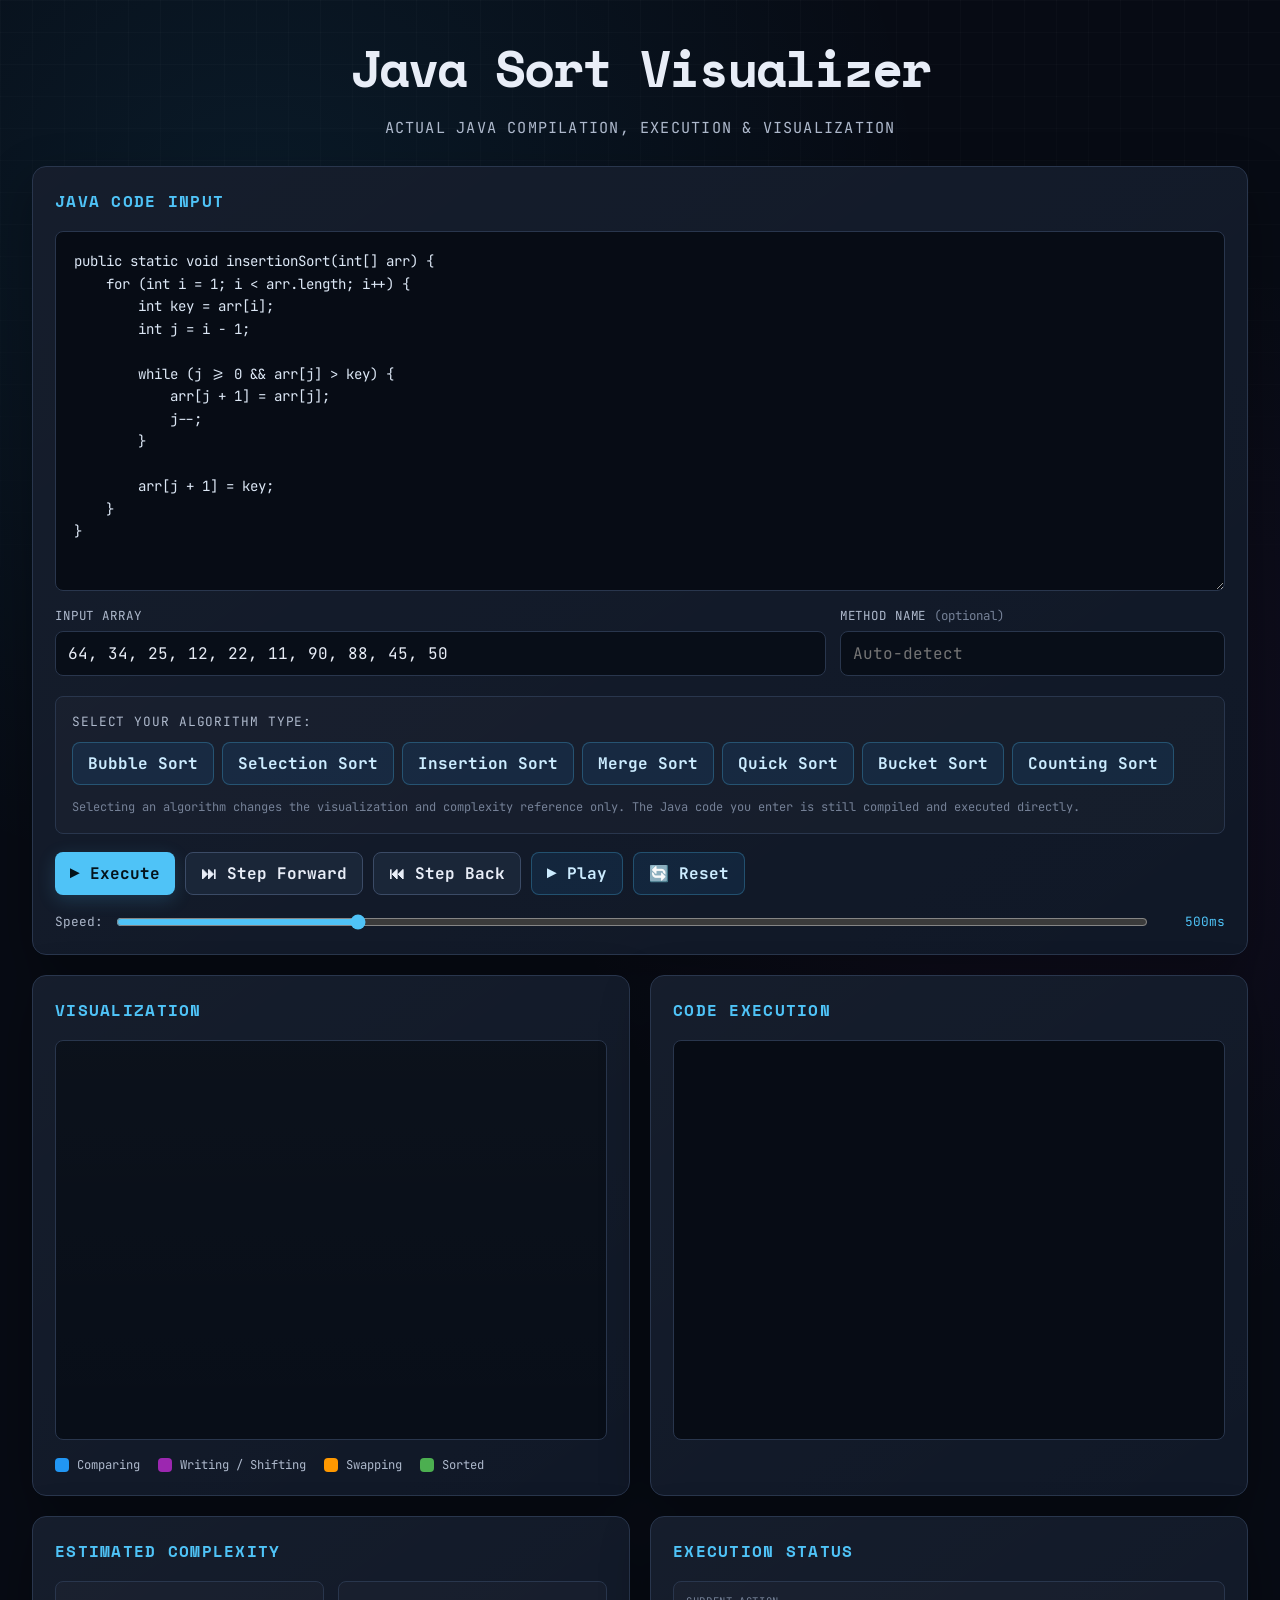
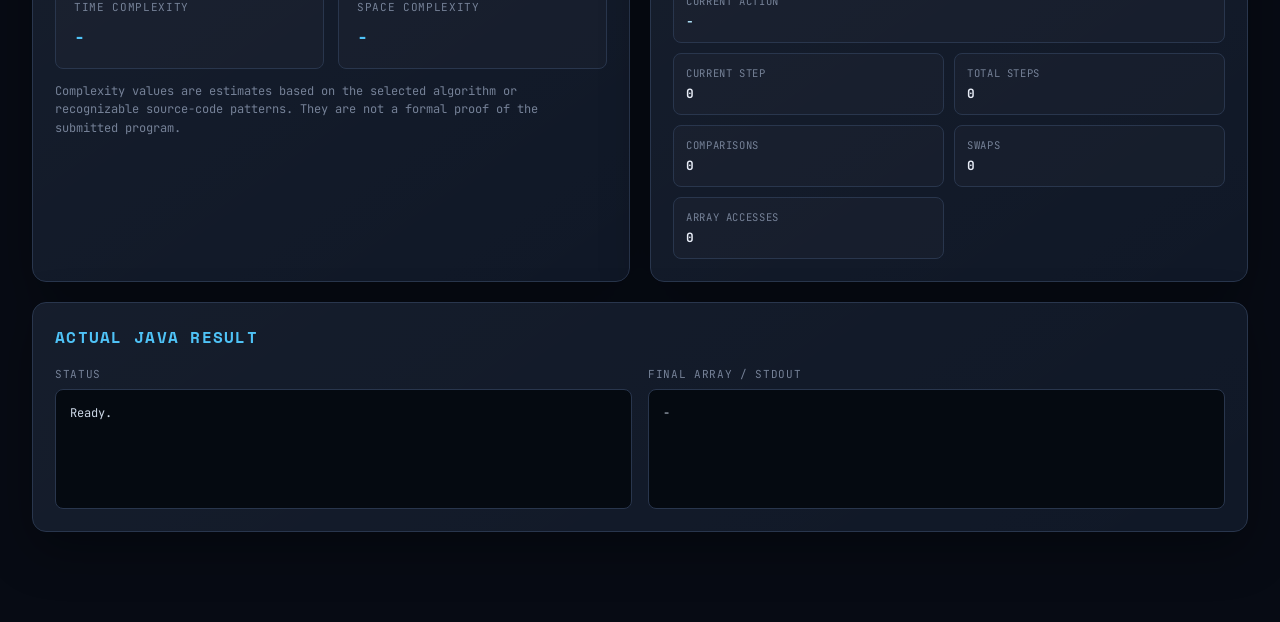
==== static/index.html @ 43e1ef1d "Complete sorting visualizer UI and algorithm support" ====
<!DOCTYPE html>
<html lang="en">
<head>
    <meta charset="UTF-8">
    <meta name="viewport" content="width=device-width, initial-scale=1.0">

    <title>Java Sorting Visualizer</title>

    <link
        href="https://fonts.googleapis.com/css2?family=JetBrains+Mono:wght@400;600;700&family=Space+Mono:wght@400;700&display=swap"
        rel="stylesheet"
    >

    <link rel="stylesheet" href="style.css">
</head>

<body>
    <div class="grid-bg"></div>

    <div class="container">
        <header>
            <h1>Java Sort Visualizer</h1>

            <p class="subtitle">
                Actual Java Compilation, Execution & Visualization
            </p>
        </header>


        <div class="layout">
            <div class="panel code-editor">
                <h2 class="panel-title">
                    Java Code Input
                </h2>

                <textarea
                    id="javaCode"
                    placeholder="Paste your Java sorting code here (full class or a single sorting method)..."
                ></textarea>

                <div class="runner-options">
                    <div class="runner-option">
                        <label for="inputArray">
                            Input array
                        </label>

                        <input
                            id="inputArray"
                            type="text"
                            value="64, 34, 25, 12, 22, 11, 90, 88, 45, 50"
                            placeholder="e.g. 5, 1, 4, 2, 8"
                        >
                    </div>

                    <div class="runner-option">
                        <label for="methodName">
                            Method name
                            <span class="muted">
                                (optional)
                            </span>
                        </label>

                        <input
                            id="methodName"
                            type="text"
                            placeholder="Auto-detect"
                        >
                    </div>
                </div>


                <div class="algorithm-selector">
                    <label class="algorithm-selector-label">
                        Select Your Algorithm Type:
                    </label>

                    <div class="examples">
                        <button
                            class="btn-info example-btn"
                            onclick="selectAlgorithm('bubble')"
                        >
                            Bubble Sort
                        </button>

                        <button
                            class="btn-info example-btn"
                            onclick="selectAlgorithm('selection')"
                        >
                            Selection Sort
                        </button>

                        <button
                            class="btn-info example-btn"
                            onclick="selectAlgorithm('insertion')"
                        >
                            Insertion Sort
                        </button>

                        <button
                            class="btn-info example-btn"
                            onclick="selectAlgorithm('merge')"
                        >
                            Merge Sort
                        </button>

                        <button
                            class="btn-info example-btn"
                            onclick="selectAlgorithm('quick')"
                        >
                            Quick Sort
                        </button>

                        <button
                            class="btn-info example-btn"
                            onclick="selectAlgorithm('bucket')"
                        >
                            Bucket Sort
                        </button>

                        <button
                            class="btn-info example-btn"
                            onclick="selectAlgorithm('counting')"
                        >
                            Counting Sort
                        </button>
                    </div>

                    <p class="algorithm-mode-note">
                        Selecting an algorithm changes the visualization
                        and complexity reference only. The Java code you
                        enter is still compiled and executed directly.
                    </p>
                </div>


                <div class="controls">
                    <button
                        class="btn-primary"
                        onclick="executeCode()"
                    >
                        ▶ Execute
                    </button>

                    <button
                        class="btn-secondary"
                        onclick="stepForward()"
                    >
                        ⏭ Step Forward
                    </button>

                    <button
                        class="btn-secondary"
                        onclick="stepBackward()"
                    >
                        ⏮ Step Back
                    </button>

                    <button
                        class="btn-info"
                        onclick="pauseResume()"
                    >
                        ⏸ Pause
                    </button>

                    <button
                        class="btn-info"
                        onclick="resetVisualization()"
                    >
                        🔄 Reset
                    </button>
                </div>


                <div class="speed-control">
                    <label>
                        Speed:
                    </label>

                    <input
                        type="range"
                        id="speedSlider"
                        min="50"
                        max="2000"
                        value="500"
                        step="50"
                    >

                    <span id="speedValue">
                        500ms
                    </span>
                </div>
            </div>
        </div>


        <div class="layout">
            <div class="panel">
                <h2 class="panel-title">
                    Visualization
                </h2>

                <div
                    class="visualization-area"
                    id="visualizationArea"
                ></div>


                <div class="legend">
                    <div class="legend-item">
                        <div
                            class="legend-color"
                            style="background: var(--compare);"
                        ></div>

                        <span>
                            Comparing
                        </span>
                    </div>

                    <div class="legend-item">
                        <div
                            class="legend-color"
                            style="background: var(--write);"
                        ></div>

                        <span>
                            Writing / Shifting
                        </span>
                    </div>

                    <div class="legend-item">
                        <div
                            class="legend-color"
                            style="background: var(--swap);"
                        ></div>

                        <span>
                            Swapping
                        </span>
                    </div>

                    <div class="legend-item">
                        <div
                            class="legend-color"
                            style="background: var(--sorted);"
                        ></div>

                        <span>
                            Sorted
                        </span>
                    </div>
                </div>
            </div>


            <div class="panel">
                <h2 class="panel-title">
                    Code Execution
                </h2>

                <div
                    class="code-display"
                    id="codeDisplay"
                ></div>
            </div>
        </div>


        <div class="layout">
            <div class="panel">
                <h2 class="panel-title">
                    Estimated Complexity
                </h2>

                <div class="complexity-panel">
                    <div class="complexity-item">
                        <div class="complexity-label">
                            Time Complexity
                        </div>

                        <div
                            class="complexity-value"
                            id="timeComplexity"
                        >
                            -
                        </div>
                    </div>

                    <div class="complexity-item">
                        <div class="complexity-label">
                            Space Complexity
                        </div>

                        <div
                            class="complexity-value"
                            id="spaceComplexity"
                        >
                            -
                        </div>
                    </div>
                </div>

                <p class="complexity-note">
                    Complexity values are estimates based on the selected
                    algorithm or recognizable source-code patterns.
                    They are not a formal proof of the submitted program.
                </p>
            </div>


            <div class="panel">
                <h2 class="panel-title">
                    Execution Status
                </h2>

                <div class="status-panel">
                    <div class="status-item">
                        <span class="status-label">
                            Current Action
                        </span>

                        <span
                            class="status-value"
                            id="currentAction"
                        >
                            -
                        </span>
                    </div>

                    <div class="status-item">
                        <span class="status-label">
                            Current Step
                        </span>

                        <span
                            class="status-value"
                            id="currentStep"
                        >
                            0
                        </span>
                    </div>

                    <div class="status-item">
                        <span class="status-label">
                            Total Steps
                        </span>

                        <span
                            class="status-value"
                            id="totalSteps"
                        >
                            0
                        </span>
                    </div>

                    <div class="status-item">
                        <span class="status-label">
                            Comparisons
                        </span>

                        <span
                            class="status-value"
                            id="comparisons"
                        >
                            0
                        </span>
                    </div>

                    <div class="status-item">
                        <span class="status-label">
                            Swaps
                        </span>

                        <span
                            class="status-value"
                            id="swaps"
                        >
                            0
                        </span>
                    </div>

                    <div class="status-item">
                        <span class="status-label">
                            Array Accesses
                        </span>

                        <span
                            class="status-value"
                            id="arrayAccesses"
                        >
                            0
                        </span>
                    </div>
                </div>
            </div>
        </div>


        <div class="layout">
            <div class="panel code-editor">
                <h2 class="panel-title">
                    Actual Java Result
                </h2>

                <div class="execution-result-grid">
                    <div>
                        <div class="complexity-label">
                            Status
                        </div>

                        <pre
                            id="executionMessage"
                            class="console-output"
                        >Ready.</pre>
                    </div>

                    <div>
                        <div class="complexity-label">
                            Final array / stdout
                        </div>

                        <pre
                            id="programOutput"
                            class="console-output"
                        >-</pre>
                    </div>
                </div>
            </div>
        </div>
    </div>


    <script src="main.js"></script>
</body>
</html>
---- static/style.css ----
:root {
    --bg: #070b14;
    --bg-soft: #0c1220;
    --panel: #101827;
    --panel-soft: #151f31;
    --panel-hover: #19263a;

    --border: #29364d;
    --border-bright: #3b4b66;

    --text: #e8edf7;
    --text-soft: #aeb9cc;
    --muted: #758197;

    --accent: #4fc3f7;
    --accent-strong: #29b6f6;

    --compare: #2196f3;
    --write: #9c27b0;
    --swap: #ff9800;
    --sorted: #4caf50;

    --danger: #ef5350;
    --success: #66bb6a;
    --warning: #ffca28;

    --mono:
        "JetBrains Mono",
        "Courier New",
        monospace;

    --display:
        "Space Mono",
        monospace;

    --radius: 14px;
    --radius-small: 8px;

    --shadow:
        0 18px 50px
        rgba(0, 0, 0, 0.32);
}


/* =========================================================
   BASE
   ========================================================= */

* {
    box-sizing: border-box;
}

html {
    scroll-behavior: smooth;
}

body {
    margin: 0;
    min-height: 100vh;

    color: var(--text);

    background:
        radial-gradient(
            circle at 20% 10%,
            rgba(41, 182, 246, 0.09),
            transparent 30%
        ),
        radial-gradient(
            circle at 85% 35%,
            rgba(156, 39, 176, 0.07),
            transparent 30%
        ),
        var(--bg);

    font-family: var(--mono);
}

button,
input,
textarea {
    font: inherit;
}

button {
    cursor: pointer;
}

.grid-bg {
    position: fixed;
    inset: 0;

    pointer-events: none;

    background-image:
        linear-gradient(
            rgba(255, 255, 255, 0.018) 1px,
            transparent 1px
        ),
        linear-gradient(
            90deg,
            rgba(255, 255, 255, 0.018) 1px,
            transparent 1px
        );

    background-size: 32px 32px;

    mask-image:
        linear-gradient(
            to bottom,
            black,
            transparent 90%
        );

    z-index: -1;
}

.container {
    width: min(1500px, 95%);
    margin: 0 auto;
    padding: 30px 0 70px;
}


/* =========================================================
   HEADER
   ========================================================= */

header {
    margin-bottom: 28px;
    text-align: center;
}

header h1 {
    margin: 0;

    font-family: var(--display);
    font-size: clamp(
        2rem,
        4vw,
        3.4rem
    );

    letter-spacing: -0.04em;

    color: var(--text);
}

.subtitle {
    margin: 12px 0 0;

    color: var(--text-soft);

    font-size: 0.95rem;
    letter-spacing: 0.08em;
    text-transform: uppercase;
}


/* =========================================================
   LAYOUT / PANELS
   ========================================================= */

.layout {
    display: grid;
    grid-template-columns:
        repeat(
            2,
            minmax(0, 1fr)
        );

    gap: 20px;

    margin-bottom: 20px;
}

.layout:first-of-type,
.layout:last-of-type {
    grid-template-columns: 1fr;
}

.panel {
    position: relative;

    padding: 22px;

    overflow: hidden;

    background:
        linear-gradient(
            145deg,
            rgba(255, 255, 255, 0.025),
            transparent
        ),
        var(--panel);

    border: 1px solid var(--border);
    border-radius: var(--radius);

    box-shadow: var(--shadow);
}

.panel-title {
    margin:
        0
        0
        18px;

    font-family: var(--display);
    font-size: 1rem;

    letter-spacing: 0.08em;
    text-transform: uppercase;

    color: var(--accent);
}


/* =========================================================
   EDITOR / INPUTS
   ========================================================= */

.code-editor textarea {
    display: block;

    width: 100%;
    min-height: 360px;

    padding: 18px;

    resize: vertical;

    border:
        1px
        solid
        var(--border);

    border-radius:
        var(--radius-small);

    outline: none;

    color: #dce7f5;
    background: #070c15;

    font-family: var(--mono);
    font-size: 0.88rem;
    line-height: 1.6;

    tab-size: 4;

    transition:
        border-color 0.15s ease,
        box-shadow 0.15s ease;
}

.code-editor textarea:focus,
.runner-option input:focus {
    border-color: var(--accent);

    box-shadow:
        0 0 0 3px
        rgba(79, 195, 247, 0.1);
}

.runner-options {
    display: grid;

    grid-template-columns:
        minmax(0, 2fr)
        minmax(180px, 1fr);

    gap: 14px;

    margin-top: 16px;
}

.runner-option {
    display: flex;
    flex-direction: column;

    gap: 7px;
}

.runner-option label {
    color: var(--text-soft);

    font-size: 0.78rem;
    text-transform: uppercase;
    letter-spacing: 0.07em;
}

.runner-option input {
    width: 100%;

    padding: 11px 12px;

    border:
        1px
        solid
        var(--border);

    border-radius:
        var(--radius-small);

    outline: none;

    color: var(--text);
    background: #080e18;
}

.muted {
    color: var(--muted);
    text-transform: none;
    letter-spacing: normal;
}


/* =========================================================
   ALGORITHM SELECTOR
   ========================================================= */

.algorithm-selector {
    margin-top: 20px;

    padding: 16px;

    background:
        rgba(255, 255, 255, 0.018);

    border:
        1px
        solid
        var(--border);

    border-radius:
        var(--radius-small);
}

.algorithm-selector-label {
    display: block;

    margin-bottom: 12px;

    color: var(--text-soft);

    font-size: 0.8rem;
    text-transform: uppercase;
    letter-spacing: 0.07em;
}

.examples {
    display: flex;
    flex-wrap: wrap;

    gap: 8px;
}

.algorithm-mode-note,
.complexity-note {
    margin:
        13px
        0
        0;

    color: var(--muted);

    font-size: 0.75rem;
    line-height: 1.55;
}


/* =========================================================
   BUTTONS
   ========================================================= */

.controls {
    display: flex;
    flex-wrap: wrap;

    gap: 10px;

    margin-top: 18px;
}

button {
    border: 0;

    border-radius:
        var(--radius-small);

    padding:
        10px
        15px;

    font-weight: 700;

    transition:
        transform 0.15s ease,
        box-shadow 0.15s ease,
        background-color 0.15s ease,
        border-color 0.15s ease;
}

button:hover:not(:disabled) {
    transform:
        translateY(-1px);
}

button:active:not(:disabled) {
    transform:
        translateY(0);
}

button:disabled {
    cursor: not-allowed;
    opacity: 0.5;
}

.btn-primary {
    color: #04131a;
    background: var(--accent);

    box-shadow:
        0 5px 18px
        rgba(79, 195, 247, 0.18);
}

.btn-primary:hover:not(:disabled) {
    background: #81d4fa;
}

.btn-secondary {
    color: var(--text);

    background: #1a2638;

    border:
        1px
        solid
        var(--border-bright);
}

.btn-secondary:hover:not(:disabled) {
    background: #22324a;
}

.btn-info {
    color: #ccecff;

    background:
        rgba(33, 150, 243, 0.10);

    border:
        1px
        solid
        rgba(79, 195, 247, 0.27);
}

.btn-info:hover:not(:disabled),
.example-btn.active {
    color: #ffffff;

    background:
        rgba(33, 150, 243, 0.23);

    border-color:
        var(--accent);
}

.example-btn.active {
    box-shadow:
        0 0 0 2px
        rgba(79, 195, 247, 0.09);
}


/* =========================================================
   SPEED
   ========================================================= */

.speed-control {
    display: flex;
    align-items: center;

    gap: 11px;

    margin-top: 17px;

    color: var(--text-soft);

    font-size: 0.8rem;
}

.speed-control input[type="range"] {
    flex: 1;

    accent-color: var(--accent);
}

#speedValue {
    min-width: 64px;

    color: var(--accent);

    text-align: right;
}


/* =========================================================
   VISUALIZATION
   ========================================================= */

.visualization-area {
    min-height: 400px;

    padding: 16px;

    overflow-x: auto;

    background:
        linear-gradient(
            180deg,
            rgba(255, 255, 255, 0.016),
            transparent
        ),
        #080e18;

    border:
        1px
        solid
        var(--border);

    border-radius:
        var(--radius-small);
}

.bars-stage {
    min-width: 100%;
    min-height: 330px;

    display: flex;
    align-items: flex-end;
    justify-content: center;

    gap: 4px;

    padding:
        20px
        10px
        30px;
}

.compact-bars {
    min-height: 260px;

    margin-top: 12px;

    border-top:
        1px
        solid
        var(--border);
}

.bar {
    position: relative;

    min-width: 8px;

    display: flex;
    justify-content: center;
    align-items: flex-start;

    padding-top: 6px;

    color: #dce7f4;

    background:
        linear-gradient(
            180deg,
            #455a75,
            #26364d
        );

    border:
        1px
        solid
        #536886;

    border-radius:
        5px
        5px
        2px
        2px;

    transition:
        height 0.25s ease,
        transform 0.18s ease,
        background 0.18s ease,
        box-shadow 0.18s ease,
        border-color 0.18s ease;
}

.bar-value-label {
    position: absolute;

    top: -24px;

    color: var(--text-soft);

    font-size: 0.68rem;
    font-weight: 700;

    white-space: nowrap;
}

.bar.comparing {
    background: var(--compare);

    border-color: #90caf9;

    box-shadow:
        0 0 18px
        rgba(33, 150, 243, 0.6);

    transform:
        translateY(-4px);
}

.bar.writing {
    background: var(--write);

    border-color: #ce93d8;

    box-shadow:
        0 0 18px
        rgba(156, 39, 176, 0.58);

    transform:
        translateY(-4px)
        scaleX(1.04);
}

.bar.swapping {
    background: var(--swap);

    border-color: #ffcc80;

    box-shadow:
        0 0 20px
        rgba(255, 152, 0, 0.62);

    transform:
        translateY(-5px)
        scale(1.04);
}

.bar.sorted {
    background: var(--sorted);

    border-color: #a5d6a7;

    box-shadow:
        0 0 16px
        rgba(76, 175, 80, 0.44);
}


/* =========================================================
   LEGEND
   ========================================================= */

.legend {
    display: flex;
    flex-wrap: wrap;

    gap: 18px;

    margin-top: 17px;
}

.legend-item {
    display: flex;
    align-items: center;

    gap: 8px;

    color: var(--text-soft);

    font-size: 0.76rem;
}

.legend-color {
    width: 14px;
    height: 14px;

    border-radius: 4px;
}


/* =========================================================
   SPECIALIZED ALGORITHM VIEWS
   ========================================================= */

.algorithm-detail {
    padding: 16px;

    background:
        linear-gradient(
            145deg,
            rgba(79, 195, 247, 0.04),
            rgba(255, 255, 255, 0.015)
        );

    border:
        1px
        solid
        var(--border);

    border-radius:
        var(--radius-small);
}

.algorithm-detail-title {
    color: var(--accent);

    font-family: var(--display);
    font-size: 0.88rem;
    font-weight: 700;

    letter-spacing: 0.05em;
}

.algorithm-detail-note {
    margin-top: 10px;

    color: var(--muted);

    font-size: 0.72rem;
    line-height: 1.55;
}

.algorithm-detail-grid {
    display: grid;

    grid-template-columns:
        repeat(
            2,
            minmax(0, 1fr)
        );

    gap: 10px;

    margin-top: 14px;
}

.algorithm-detail-grid > div {
    display: flex;
    flex-direction: column;

    gap: 5px;

    padding: 11px 12px;

    background:
        rgba(255, 255, 255, 0.025);

    border:
        1px
        solid
        var(--border);

    border-radius: 7px;
}

.algorithm-detail-grid span {
    color: var(--muted);

    font-size: 0.66rem;

    letter-spacing: 0.06em;
    text-transform: uppercase;
}

.algorithm-detail-grid strong {
    color: var(--text);

    font-size: 0.79rem;
}

.source-context {
    margin-top: 12px;

    padding: 10px 12px;

    overflow-x: auto;

    color: #a7d9f5;
    background: #070d16;

    border-left:
        3px
        solid
        var(--accent);

    border-radius:
        5px;

    font-size: 0.72rem;
    line-height: 1.5;

    white-space: pre-wrap;
}


/* =========================================================
   QUICK SORT
   ========================================================= */

.quick-detail {
    border-color:
        rgba(255, 152, 0, 0.34);

    background:
        linear-gradient(
            145deg,
            rgba(255, 152, 0, 0.055),
            rgba(255, 255, 255, 0.012)
        );
}

.quick-detail
.algorithm-detail-title {
    color: #ffb74d;
}


/* =========================================================
   COUNTING SORT
   ========================================================= */

.counting-detail {
    border-color:
        rgba(156, 39, 176, 0.34);

    background:
        linear-gradient(
            145deg,
            rgba(156, 39, 176, 0.055),
            rgba(255, 255, 255, 0.012)
        );
}

.counting-detail
.algorithm-detail-title {
    color: #ce93d8;
}

.count-grid {
    display: grid;

    grid-template-columns:
        repeat(
            auto-fit,
            minmax(56px, 1fr)
        );

    gap: 8px;

    margin-top: 15px;
}

.count-cell {
    min-height: 66px;

    display: flex;
    flex-direction: column;
    justify-content: center;
    align-items: center;

    gap: 5px;

    color: var(--text);

    background: #0b1320;

    border:
        1px
        solid
        var(--border);

    border-radius: 8px;

    transition:
        transform 0.18s ease,
        border-color 0.18s ease,
        background 0.18s ease,
        box-shadow 0.18s ease;
}

.count-cell strong {
    font-size: 1.05rem;

    color: #e1bee7;
}

.count-value {
    color: var(--muted);

    font-size: 0.65rem;
}

.count-value::before {
    content: "value ";
}

.count-cell.active {
    transform:
        translateY(-3px);

    background:
        rgba(156, 39, 176, 0.15);

    border-color:
        var(--write);

    box-shadow:
        0 0 16px
        rgba(156, 39, 176, 0.25);
}


/* =========================================================
   BUCKET SORT
   ========================================================= */

.bucket-detail {
    border-color:
        rgba(76, 175, 80, 0.30);

    background:
        linear-gradient(
            145deg,
            rgba(76, 175, 80, 0.05),
            rgba(255, 255, 255, 0.012)
        );
}

.bucket-detail
.algorithm-detail-title {
    color: #81c784;
}

.bucket-grid {
    display: grid;

    grid-template-columns:
        repeat(
            auto-fit,
            minmax(120px, 1fr)
        );

    gap: 10px;

    margin-top: 15px;
}

.bucket-column {
    min-height: 115px;

    padding: 10px;

    background: #0a121d;

    border:
        1px
        solid
        var(--border);

    border-radius: 9px;
}

.bucket-title {
    display: block;

    padding-bottom: 8px;

    color: #81c784;

    border-bottom:
        1px
        solid
        var(--border);

    font-size: 0.68rem;
    font-weight: 700;

    letter-spacing: 0.04em;
    text-transform: uppercase;
}

.bucket-values {
    display: flex;
    flex-wrap: wrap;

    gap: 6px;

    padding-top: 10px;
}

.bucket-chip {
    display: inline-flex;
    align-items: center;
    justify-content: center;

    min-width: 35px;
    min-height: 32px;

    padding: 5px 8px;

    color: #d9f5dc;

    background:
        rgba(76, 175, 80, 0.12);

    border:
        1px
        solid
        rgba(129, 199, 132, 0.35);

    border-radius: 6px;

    font-size: 0.72rem;
    font-weight: 700;
}

.bucket-empty {
    color: var(--muted);

    font-size: 0.68rem;
    font-style: italic;
}


/* =========================================================
   CODE EXECUTION
   ========================================================= */

.code-display {
    min-height: 400px;
    max-height: 620px;

    overflow: auto;

    padding: 12px 0;

    color: #d5deea;
    background: #070c15;

    border:
        1px
        solid
        var(--border);

    border-radius:
        var(--radius-small);

    font-size: 0.78rem;
    line-height: 1.65;
}

.code-line {
    display: flex;

    min-height: 25px;

    padding:
        2px
        10px;

    white-space: pre;

    border-left:
        3px
        solid
        transparent;

    transition:
        background-color 0.15s ease,
        border-color 0.15s ease;
}

.code-line.executing {
    background:
        rgba(79, 195, 247, 0.1);

    border-left-color:
        var(--accent);
}

.line-number {
    width: 45px;
    min-width: 45px;

    padding-right: 13px;

    color: #536076;

    text-align: right;

    user-select: none;
}


/* =========================================================
   COMPLEXITY
   ========================================================= */

.complexity-panel {
    display: grid;

    grid-template-columns:
        repeat(
            2,
            minmax(0, 1fr)
        );

    gap: 14px;
}

.complexity-item {
    padding: 18px;

    background:
        rgba(255, 255, 255, 0.02);

    border:
        1px
        solid
        var(--border);

    border-radius:
        var(--radius-small);
}

.complexity-label {
    margin-bottom: 8px;

    color: var(--muted);

    font-size: 0.69rem;

    letter-spacing: 0.06em;
    text-transform: uppercase;
}

.complexity-value {
    color: var(--accent);

    font-family: var(--display);
    font-size: 1.15rem;
    font-weight: 700;
}


/* =========================================================
   STATUS
   ========================================================= */

.status-panel {
    display: grid;

    grid-template-columns:
        repeat(
            2,
            minmax(0, 1fr)
        );

    gap: 10px;
}

.status-item {
    display: flex;
    flex-direction: column;

    gap: 5px;

    padding: 12px;

    background:
        rgba(255, 255, 255, 0.02);

    border:
        1px
        solid
        var(--border);

    border-radius:
        var(--radius-small);
}

.status-item:first-child {
    grid-column:
        1 / -1;
}

.status-label {
    color: var(--muted);

    font-size: 0.66rem;

    letter-spacing: 0.06em;
    text-transform: uppercase;
}

.status-value {
    color: var(--text);

    font-size: 0.8rem;
    font-weight: 700;

    overflow-wrap: anywhere;
}

#currentAction {
    color: #b3e5fc;
}


/* =========================================================
   ACTUAL JAVA RESULT
   ========================================================= */

.execution-result-grid {
    display: grid;

    grid-template-columns:
        repeat(
            2,
            minmax(0, 1fr)
        );

    gap: 16px;
}

.console-output {
    min-height: 120px;
    max-height: 350px;

    margin: 0;

    padding: 14px;

    overflow: auto;

    color: #cbd6e5;
    background: #050a11;

    border:
        1px
        solid
        var(--border);

    border-radius:
        var(--radius-small);

    font-family: var(--mono);
    font-size: 0.75rem;
    line-height: 1.55;

    white-space: pre-wrap;
    overflow-wrap: anywhere;
}

.console-output.success {
    border-color:
        rgba(102, 187, 106, 0.35);
}

.console-output.error {
    color: #ffcdd2;

    border-color:
        rgba(239, 83, 80, 0.5);
}


/* =========================================================
   ERROR / INFO MESSAGES
   ========================================================= */

.error-message,
.info-message {
    margin-top: 14px;

    padding:
        12px
        14px;

    border-radius:
        var(--radius-small);

    font-size: 0.75rem;
    line-height: 1.55;

    white-space: pre-wrap;
    overflow-wrap: anywhere;
}

.error-message {
    color: #ffcdd2;

    background:
        rgba(239, 83, 80, 0.09);

    border:
        1px
        solid
        rgba(239, 83, 80, 0.4);
}

.info-message {
    color: #b3e5fc;

    background:
        rgba(33, 150, 243, 0.08);

    border:
        1px
        solid
        rgba(79, 195, 247, 0.28);
}


/* =========================================================
   SCROLLBARS
   ========================================================= */

::-webkit-scrollbar {
    width: 9px;
    height: 9px;
}

::-webkit-scrollbar-track {
    background: #080d16;
}

::-webkit-scrollbar-thumb {
    background: #344258;

    border-radius: 10px;
}

::-webkit-scrollbar-thumb:hover {
    background: #455873;
}


/* =========================================================
   RESPONSIVE
   ========================================================= */

@media (
    max-width: 980px
) {
    .layout {
        grid-template-columns: 1fr;
    }

    .runner-options,
    .execution-result-grid {
        grid-template-columns: 1fr;
    }
}


@media (
    max-width: 720px
) {
    .container {
        width: 96%;
        padding-top: 20px;
    }

    .panel {
        padding: 16px;
    }

    .code-editor textarea {
        min-height: 300px;
    }

    .algorithm-detail-grid,
    .complexity-panel,
    .status-panel {
        grid-template-columns: 1fr;
    }

    .status-item:first-child {
        grid-column: auto;
    }

    .controls button {
        flex:
            1
            1
            145px;
    }

    .visualization-area {
        min-height: 330px;
    }

    .bars-stage {
        min-height: 280px;
    }

    .legend {
        gap: 12px;
    }

    .count-grid {
        grid-template-columns:
            repeat(
                auto-fit,
                minmax(48px, 1fr)
            );
    }

    .bucket-grid {
        grid-template-columns:
            repeat(
                auto-fit,
                minmax(105px, 1fr)
            );
    }
}


@media (
    max-width: 480px
) {
    header h1 {
        font-size: 1.8rem;
    }

    .subtitle {
        font-size: 0.72rem;
    }

    .examples {
        display: grid;

        grid-template-columns:
            repeat(
                2,
                minmax(0, 1fr)
            );
    }

    .example-btn {
        width: 100%;
    }

    .speed-control {
        flex-wrap: wrap;
    }

    .bar-value-label {
        font-size: 0.6rem;
    }
}
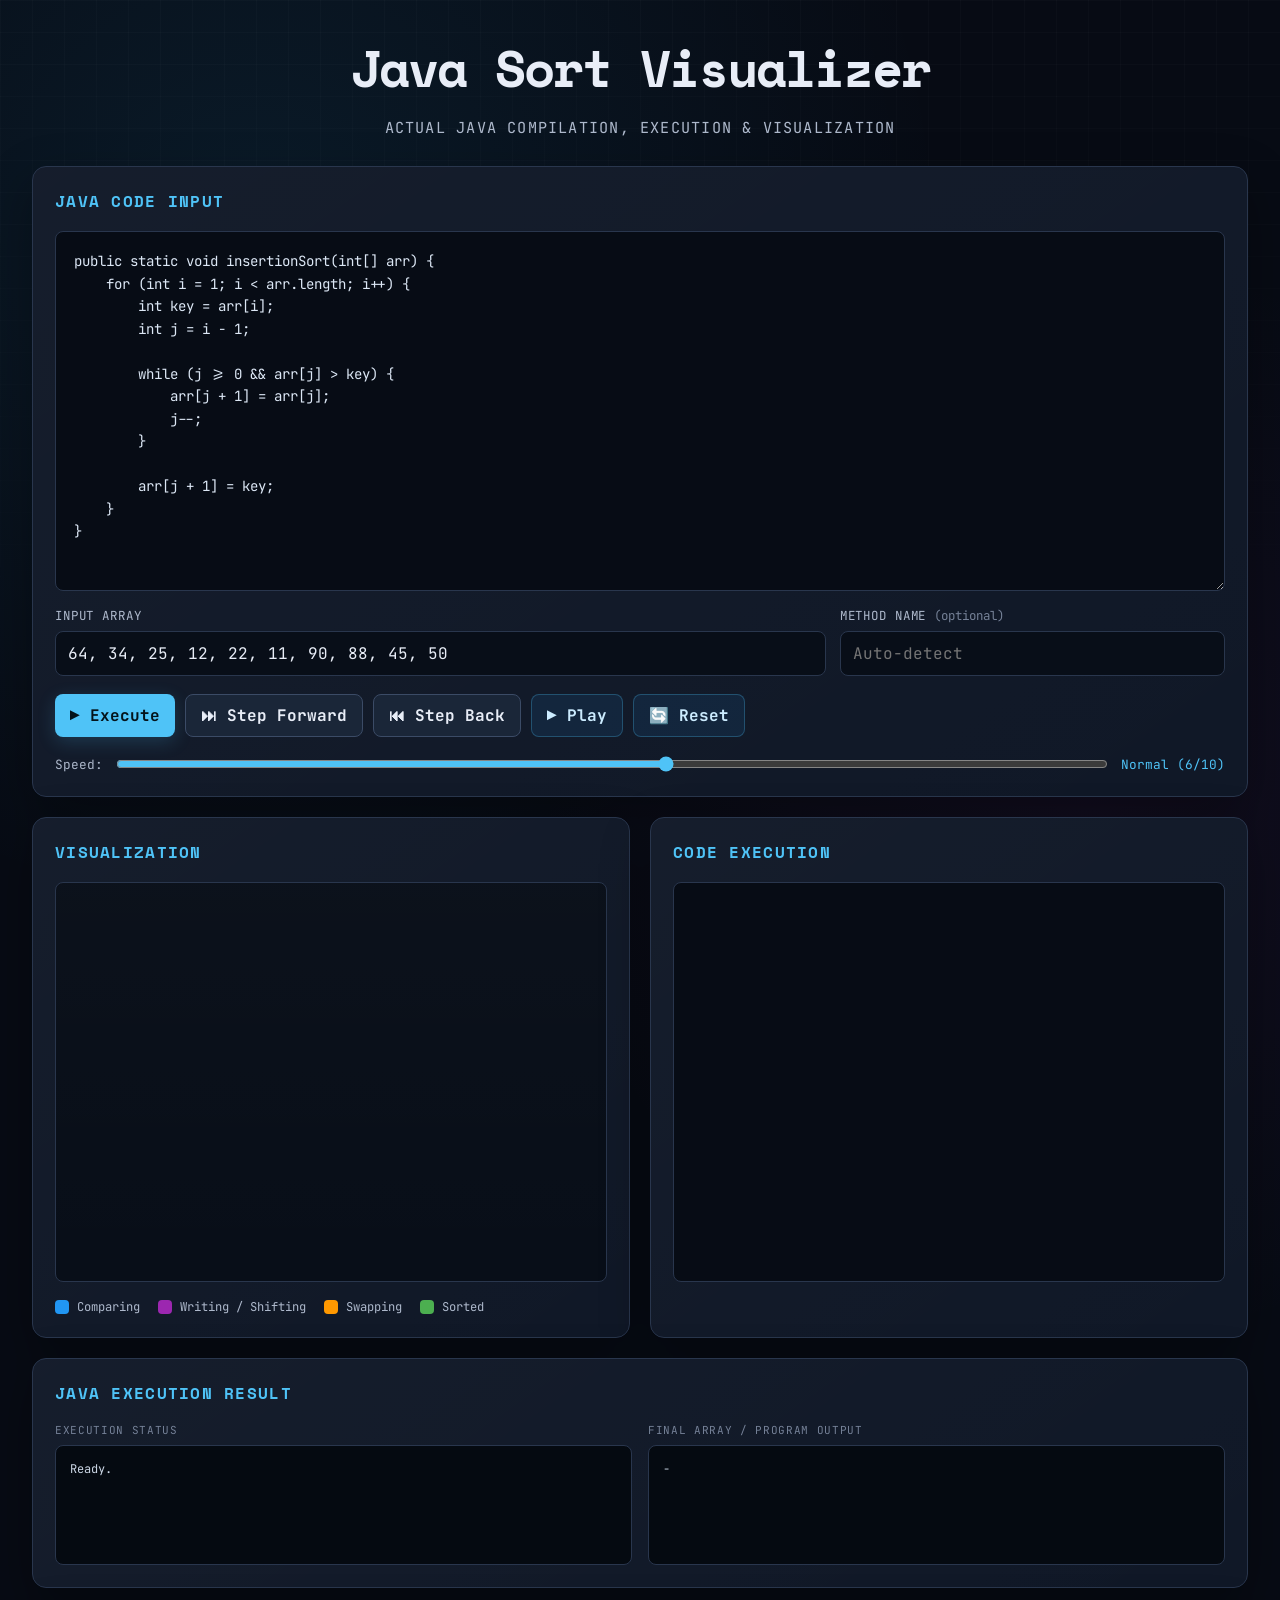
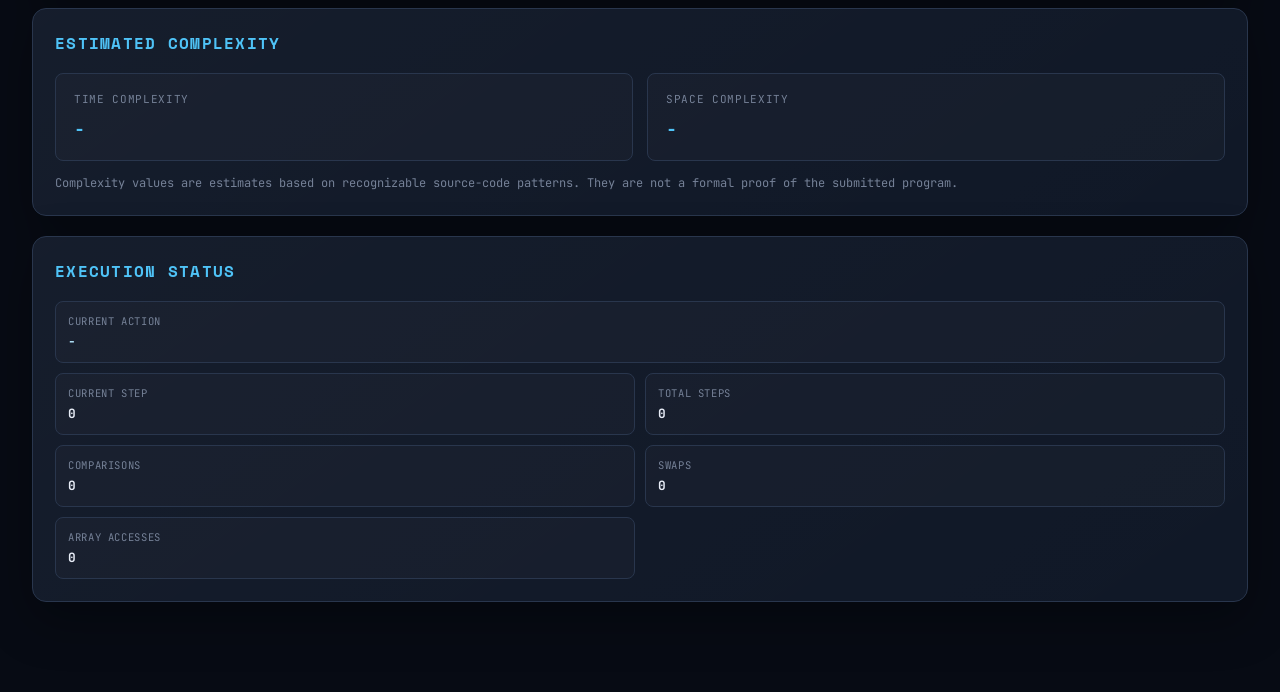
==== commit ea8f7edb: "Complete Phase 1 sorting visualizer" ====
--- a/static/index.html
+++ b/static/index.html
@@ -1,5 +1,6 @@
 <!DOCTYPE html>
 <html lang="en">
+
 <head>
     <meta charset="UTF-8">
     <meta name="viewport" content="width=device-width, initial-scale=1.0">
@@ -26,6 +27,10 @@
             </p>
         </header>
 
+
+        <!-- ==================================================
+             Java input
+             ================================================== -->
 
         <div class="layout">
             <div class="panel code-editor">
@@ -69,69 +74,7 @@
                 </div>
 
 
-                <div class="algorithm-selector">
-                    <label class="algorithm-selector-label">
-                        Select Your Algorithm Type:
-                    </label>
-
-                    <div class="examples">
-                        <button
-                            class="btn-info example-btn"
-                            onclick="selectAlgorithm('bubble')"
-                        >
-                            Bubble Sort
-                        </button>
-
-                        <button
-                            class="btn-info example-btn"
-                            onclick="selectAlgorithm('selection')"
-                        >
-                            Selection Sort
-                        </button>
-
-                        <button
-                            class="btn-info example-btn"
-                            onclick="selectAlgorithm('insertion')"
-                        >
-                            Insertion Sort
-                        </button>
-
-                        <button
-                            class="btn-info example-btn"
-                            onclick="selectAlgorithm('merge')"
-                        >
-                            Merge Sort
-                        </button>
-
-                        <button
-                            class="btn-info example-btn"
-                            onclick="selectAlgorithm('quick')"
-                        >
-                            Quick Sort
-                        </button>
-
-                        <button
-                            class="btn-info example-btn"
-                            onclick="selectAlgorithm('bucket')"
-                        >
-                            Bucket Sort
-                        </button>
-
-                        <button
-                            class="btn-info example-btn"
-                            onclick="selectAlgorithm('counting')"
-                        >
-                            Counting Sort
-                        </button>
-                    </div>
-
-                    <p class="algorithm-mode-note">
-                        Selecting an algorithm changes the visualization
-                        and complexity reference only. The Java code you
-                        enter is still compiled and executed directly.
-                    </p>
-                </div>
-
+                <!-- Execution controls -->
 
                 <div class="controls">
                     <button
@@ -171,6 +114,13 @@
                 </div>
 
 
+                <!--
+                    We are leaving the current numeric slider setup
+                    untouched until main.js is updated next.
+
+                    The next step will make moving right mean faster.
+                -->
+
                 <div class="speed-control">
                     <label>
                         Speed:
@@ -179,22 +129,29 @@
                     <input
                         type="range"
                         id="speedSlider"
-                        min="50"
-                        max="2000"
-                        value="500"
-                        step="50"
+                        min="1"
+                        max="10"
+                        value="6"
+                        step="1"
                     >
 
                     <span id="speedValue">
-                        500ms
+                        Normal (6/10)
                     </span>
                 </div>
             </div>
         </div>
 
 
+        <!-- ==================================================
+             Visualization + source execution
+             ================================================== -->
+
         <div class="layout">
-            <div class="panel">
+            <div
+                class="panel"
+                id="visualizationPanel"
+            >
                 <h2 class="panel-title">
                     Visualization
                 </h2>
@@ -266,6 +223,47 @@
         </div>
 
 
+        <!-- ==================================================
+            Actual Java execution result
+            ================================================== -->
+
+        <div class="layout full-width-layout">
+            <div class="panel code-editor">
+                <h2 class="panel-title">
+                    Java Execution Result
+                </h2>
+
+                <div class="execution-result-grid">
+                    <div>
+                        <div class="complexity-label">
+                            Execution Status
+                        </div>
+
+                        <pre
+                            id="executionMessage"
+                            class="console-output"
+                        >Ready.</pre>
+                    </div>
+
+                    <div>
+                        <div class="complexity-label">
+                            Final Array / Program Output
+                        </div>
+
+                        <pre
+                            id="programOutput"
+                            class="console-output"
+                        >-</pre>
+                    </div>
+                </div>
+            </div>
+        </div>
+
+
+        <!-- ==================================================
+             Complexity + trace statistics
+             ================================================== -->
+
         <div class="layout">
             <div class="panel">
                 <h2 class="panel-title">
@@ -286,6 +284,7 @@
                         </div>
                     </div>
 
+
                     <div class="complexity-item">
                         <div class="complexity-label">
                             Space Complexity
@@ -301,9 +300,9 @@
                 </div>
 
                 <p class="complexity-note">
-                    Complexity values are estimates based on the selected
-                    algorithm or recognizable source-code patterns.
-                    They are not a formal proof of the submitted program.
+                    Complexity values are estimates based on recognizable
+                    source-code patterns. They are not a formal proof of the
+                    submitted program.
                 </p>
             </div>
 
@@ -327,6 +326,7 @@
                         </span>
                     </div>
 
+
                     <div class="status-item">
                         <span class="status-label">
                             Current Step
@@ -340,6 +340,7 @@
                         </span>
                     </div>
 
+
                     <div class="status-item">
                         <span class="status-label">
                             Total Steps
@@ -353,6 +354,7 @@
                         </span>
                     </div>
 
+
                     <div class="status-item">
                         <span class="status-label">
                             Comparisons
@@ -366,6 +368,7 @@
                         </span>
                     </div>
 
+
                     <div class="status-item">
                         <span class="status-label">
                             Swaps
@@ -379,6 +382,7 @@
                         </span>
                     </div>
 
+
                     <div class="status-item">
                         <span class="status-label">
                             Array Accesses
@@ -390,39 +394,6 @@
                         >
                             0
                         </span>
-                    </div>
-                </div>
-            </div>
-        </div>
-
-
-        <div class="layout">
-            <div class="panel code-editor">
-                <h2 class="panel-title">
-                    Actual Java Result
-                </h2>
-
-                <div class="execution-result-grid">
-                    <div>
-                        <div class="complexity-label">
-                            Status
-                        </div>
-
-                        <pre
-                            id="executionMessage"
-                            class="console-output"
-                        >Ready.</pre>
-                    </div>
-
-                    <div>
-                        <div class="complexity-label">
-                            Final array / stdout
-                        </div>
-
-                        <pre
-                            id="programOutput"
-                            class="console-output"
-                        >-</pre>
                     </div>
                 </div>
             </div>
@@ -432,4 +403,5 @@
 
     <script src="main.js"></script>
 </body>
-</html>
+
+</html>
--- a/static/style.css
+++ b/static/style.css
@@ -1,1472 +1,3424 @@
 :root {
+
     --bg: #070b14;
+
     --bg-soft: #0c1220;
+
     --panel: #101827;
+
     --panel-soft: #151f31;
+
     --panel-hover: #19263a;
 
+
+
     --border: #29364d;
+
     --border-bright: #3b4b66;
 
+
+
     --text: #e8edf7;
+
     --text-soft: #aeb9cc;
+
     --muted: #758197;
 
+
+
     --accent: #4fc3f7;
+
     --accent-strong: #29b6f6;
 
+
+
     --compare: #2196f3;
+
     --write: #9c27b0;
+
     --swap: #ff9800;
+
     --sorted: #4caf50;
 
+
+
     --danger: #ef5350;
+
     --success: #66bb6a;
+
     --warning: #ffca28;
 
+
+
     --mono:
+
         "JetBrains Mono",
+
         "Courier New",
+
         monospace;
 
+
+
     --display:
+
         "Space Mono",
+
         monospace;
 
+
+
     --radius: 14px;
+
     --radius-small: 8px;
 
+
+
     --shadow:
+
         0 18px 50px
+
         rgba(0, 0, 0, 0.32);
-}
+
+}
+
+
+
 
 
 /* =========================================================
+
    BASE
+
    ========================================================= */
 
+
+
 * {
+
     box-sizing: border-box;
-}
+
+}
+
+
 
 html {
+
     scroll-behavior: smooth;
-}
+
+}
+
+
 
 body {
+
     margin: 0;
+
     min-height: 100vh;
 
+
+
     color: var(--text);
 
+
+
     background:
+
         radial-gradient(
+
             circle at 20% 10%,
+
             rgba(41, 182, 246, 0.09),
+
             transparent 30%
+
         ),
+
         radial-gradient(
+
             circle at 85% 35%,
+
             rgba(156, 39, 176, 0.07),
+
             transparent 30%
+
         ),
+
         var(--bg);
 
+
+
     font-family: var(--mono);
-}
+
+}
+
+
 
 button,
+
 input,
+
 textarea {
+
     font: inherit;
-}
+
+}
+
+
 
 button {
+
     cursor: pointer;
-}
+
+}
+
+
 
 .grid-bg {
+
     position: fixed;
+
     inset: 0;
 
+
+
     pointer-events: none;
 
+
+
     background-image:
+
         linear-gradient(
+
             rgba(255, 255, 255, 0.018) 1px,
+
             transparent 1px
+
         ),
+
         linear-gradient(
+
             90deg,
+
             rgba(255, 255, 255, 0.018) 1px,
+
             transparent 1px
+
         );
 
+
+
     background-size: 32px 32px;
 
+
+
     mask-image:
+
         linear-gradient(
+
             to bottom,
+
             black,
+
             transparent 90%
+
         );
 
+
+
     z-index: -1;
-}
+
+}
+
+
 
 .container {
+
     width: min(1500px, 95%);
+
     margin: 0 auto;
+
     padding: 30px 0 70px;
-}
+
+}
+
+
+
 
 
 /* =========================================================
+
    HEADER
+
    ========================================================= */
 
+
+
 header {
+
     margin-bottom: 28px;
+
     text-align: center;
-}
+
+}
+
+
 
 header h1 {
+
     margin: 0;
 
+
+
     font-family: var(--display);
+
     font-size: clamp(
+
         2rem,
+
         4vw,
+
         3.4rem
+
     );
 
+
+
     letter-spacing: -0.04em;
 
+
+
     color: var(--text);
-}
+
+}
+
+
 
 .subtitle {
+
     margin: 12px 0 0;
 
+
+
     color: var(--text-soft);
 
+
+
     font-size: 0.95rem;
+
     letter-spacing: 0.08em;
+
     text-transform: uppercase;
-}
+
+}
+
+
+
 
 
 /* =========================================================
+
    LAYOUT / PANELS
+
    ========================================================= */
 
+
+
 .layout {
+
     display: grid;
+
     grid-template-columns:
+
         repeat(
+
             2,
+
             minmax(0, 1fr)
+
         );
 
+
+
     gap: 20px;
 
+
+
     margin-bottom: 20px;
-}
+
+}
+
+
 
 .layout:first-of-type,
+
 .layout:last-of-type {
+
     grid-template-columns: 1fr;
-}
+
+}
+
+
 
 .panel {
+
     position: relative;
 
+
+
     padding: 22px;
 
+
+
     overflow: hidden;
 
+
+
     background:
+
         linear-gradient(
+
             145deg,
+
             rgba(255, 255, 255, 0.025),
+
             transparent
+
         ),
+
         var(--panel);
 
+
+
     border: 1px solid var(--border);
+
     border-radius: var(--radius);
 
+
+
     box-shadow: var(--shadow);
-}
+
+}
+
+
 
 .panel-title {
+
     margin:
+
         0
+
         0
+
         18px;
 
+
+
     font-family: var(--display);
+
     font-size: 1rem;
 
+
+
     letter-spacing: 0.08em;
+
     text-transform: uppercase;
 
+
+
     color: var(--accent);
-}
+
+}
+
+
+
 
 
 /* =========================================================
+
    EDITOR / INPUTS
+
    ========================================================= */
 
+
+
 .code-editor textarea {
+
     display: block;
 
+
+
     width: 100%;
+
     min-height: 360px;
 
+
+
     padding: 18px;
 
+
+
     resize: vertical;
 
+
+
     border:
+
         1px
+
         solid
+
         var(--border);
 
+
+
     border-radius:
+
         var(--radius-small);
 
+
+
     outline: none;
 
+
+
     color: #dce7f5;
+
     background: #070c15;
 
+
+
     font-family: var(--mono);
+
     font-size: 0.88rem;
+
     line-height: 1.6;
 
+
+
     tab-size: 4;
 
+
+
     transition:
+
         border-color 0.15s ease,
+
         box-shadow 0.15s ease;
-}
+
+}
+
+
 
 .code-editor textarea:focus,
+
 .runner-option input:focus {
+
     border-color: var(--accent);
 
+
+
     box-shadow:
+
         0 0 0 3px
+
         rgba(79, 195, 247, 0.1);
-}
+
+}
+
+
 
 .runner-options {
+
     display: grid;
 
+
+
     grid-template-columns:
+
         minmax(0, 2fr)
+
         minmax(180px, 1fr);
 
+
+
     gap: 14px;
 
+
+
     margin-top: 16px;
-}
+
+}
+
+
 
 .runner-option {
+
     display: flex;
+
     flex-direction: column;
 
+
+
     gap: 7px;
-}
+
+}
+
+
 
 .runner-option label {
+
     color: var(--text-soft);
 
+
+
     font-size: 0.78rem;
+
     text-transform: uppercase;
+
     letter-spacing: 0.07em;
-}
+
+}
+
+
 
 .runner-option input {
+
     width: 100%;
 
+
+
     padding: 11px 12px;
 
+
+
     border:
+
         1px
+
         solid
+
         var(--border);
 
+
+
     border-radius:
+
         var(--radius-small);
 
+
+
     outline: none;
 
+
+
     color: var(--text);
+
     background: #080e18;
-}
+
+}
+
+
 
 .muted {
+
     color: var(--muted);
+
     text-transform: none;
+
     letter-spacing: normal;
-}
+
+}
+
+
+
+
+
+.complexity-note {
+
+    margin:
+
+        13px
+
+        0
+
+        0;
+
+
+
+    color: var(--muted);
+
+
+
+    font-size: 0.75rem;
+
+    line-height: 1.55;
+
+}
+
+
+
 
 
 /* =========================================================
-   ALGORITHM SELECTOR
+
+   BUTTONS
+
    ========================================================= */
 
-.algorithm-selector {
-    margin-top: 20px;
+
+
+.controls {
+
+    display: flex;
+
+    flex-wrap: wrap;
+
+
+
+    gap: 10px;
+
+
+
+    margin-top: 18px;
+
+}
+
+
+
+button {
+
+    border: 0;
+
+
+
+    border-radius:
+
+        var(--radius-small);
+
+
+
+    padding:
+
+        10px
+
+        15px;
+
+
+
+    font-weight: 700;
+
+
+
+    transition:
+
+        transform 0.15s ease,
+
+        box-shadow 0.15s ease,
+
+        background-color 0.15s ease,
+
+        border-color 0.15s ease;
+
+}
+
+
+
+button:hover:not(:disabled) {
+
+    transform:
+
+        translateY(-1px);
+
+}
+
+
+
+button:active:not(:disabled) {
+
+    transform:
+
+        translateY(0);
+
+}
+
+
+
+button:disabled {
+
+    cursor: not-allowed;
+
+    opacity: 0.5;
+
+}
+
+
+
+.btn-primary {
+
+    color: #04131a;
+
+    background: var(--accent);
+
+
+
+    box-shadow:
+
+        0 5px 18px
+
+        rgba(79, 195, 247, 0.18);
+
+}
+
+
+
+.btn-primary:hover:not(:disabled) {
+
+    background: #81d4fa;
+
+}
+
+
+
+.btn-secondary {
+
+    color: var(--text);
+
+
+
+    background: #1a2638;
+
+
+
+    border:
+
+        1px
+
+        solid
+
+        var(--border-bright);
+
+}
+
+
+
+.btn-secondary:hover:not(:disabled) {
+
+    background: #22324a;
+
+}
+
+
+
+.btn-info {
+
+    color: #ccecff;
+
+
+
+    background:
+
+        rgba(33, 150, 243, 0.10);
+
+
+
+    border:
+
+        1px
+
+        solid
+
+        rgba(79, 195, 247, 0.27);
+
+}
+
+
+
+.btn-info:hover:not(:disabled) {
+
+    color: #ffffff;
+
+
+
+    background:
+
+        rgba(33, 150, 243, 0.23);
+
+
+
+    border-color:
+
+        var(--accent);
+
+}
+
+
+
+
+
+/* =========================================================
+
+   SPEED
+
+   ========================================================= */
+
+
+
+.speed-control {
+
+    display: flex;
+
+    align-items: center;
+
+
+
+    gap: 11px;
+
+
+
+    margin-top: 17px;
+
+
+
+    color: var(--text-soft);
+
+
+
+    font-size: 0.8rem;
+
+}
+
+
+
+.speed-control input[type="range"] {
+
+    flex: 1;
+
+
+
+    accent-color: var(--accent);
+
+}
+
+
+
+#speedValue {
+
+    min-width: 64px;
+
+
+
+    color: var(--accent);
+
+
+
+    text-align: right;
+
+}
+
+
+
+
+
+/* =========================================================
+
+   VISUALIZATION
+
+   ========================================================= */
+
+
+
+.visualization-area {
+
+    min-height: 400px;
+
+
 
     padding: 16px;
 
+
+
+    overflow-x: auto;
+
+
+
     background:
-        rgba(255, 255, 255, 0.018);
+
+        linear-gradient(
+
+            180deg,
+
+            rgba(255, 255, 255, 0.016),
+
+            transparent
+
+        ),
+
+        #080e18;
+
+
 
     border:
+
         1px
+
         solid
+
         var(--border);
 
+
+
     border-radius:
+
         var(--radius-small);
-}
-
-.algorithm-selector-label {
+
+}
+
+
+
+.bars-stage {
+
+    min-width: 100%;
+
+    min-height: 330px;
+
+
+
+    display: flex;
+
+    align-items: flex-end;
+
+    justify-content: center;
+
+
+
+    gap: 4px;
+
+
+
+    padding:
+
+        20px
+
+        10px
+
+        30px;
+
+}
+
+
+
+.compact-bars {
+
+    min-height: 260px;
+
+
+
+    margin-top: 12px;
+
+
+
+    border-top:
+
+        1px
+
+        solid
+
+        var(--border);
+
+}
+
+
+
+.bar {
+
+    position: relative;
+
+
+
+    min-width: 8px;
+
+
+
+    display: flex;
+
+    justify-content: center;
+
+    align-items: flex-start;
+
+
+
+    padding-top: 6px;
+
+
+
+    color: #dce7f4;
+
+
+
+    background:
+
+        linear-gradient(
+
+            180deg,
+
+            #455a75,
+
+            #26364d
+
+        );
+
+
+
+    border:
+
+        1px
+
+        solid
+
+        #536886;
+
+
+
+    border-radius:
+
+        5px
+
+        5px
+
+        2px
+
+        2px;
+
+
+
+    transition:
+
+        height 0.25s ease,
+
+        transform 0.18s ease,
+
+        background 0.18s ease,
+
+        box-shadow 0.18s ease,
+
+        border-color 0.18s ease;
+
+}
+
+
+
+.bar-value-label {
+
+    position: absolute;
+
+
+
+    top: -24px;
+
+
+
+    color: var(--text-soft);
+
+
+
+    font-size: 0.68rem;
+
+    font-weight: 700;
+
+
+
+    white-space: nowrap;
+
+}
+
+
+
+.bar.comparing {
+
+    background: var(--compare);
+
+
+
+    border-color: #90caf9;
+
+
+
+    box-shadow:
+
+        0 0 18px
+
+        rgba(33, 150, 243, 0.6);
+
+
+
+    transform:
+
+        translateY(-4px);
+
+}
+
+
+
+.bar.writing {
+
+    background: var(--write);
+
+
+
+    border-color: #ce93d8;
+
+
+
+    box-shadow:
+
+        0 0 18px
+
+        rgba(156, 39, 176, 0.58);
+
+
+
+    transform:
+
+        translateY(-4px)
+
+        scaleX(1.04);
+
+}
+
+
+
+.bar.swapping {
+
+    background: var(--swap);
+
+
+
+    border-color: #ffcc80;
+
+
+
+    box-shadow:
+
+        0 0 20px
+
+        rgba(255, 152, 0, 0.62);
+
+
+
+    transform:
+
+        translateY(-5px)
+
+        scale(1.04);
+
+}
+
+
+
+.bar.sorted {
+
+    background: var(--sorted);
+
+
+
+    border-color: #a5d6a7;
+
+
+
+    box-shadow:
+
+        0 0 16px
+
+        rgba(76, 175, 80, 0.44);
+
+}
+
+
+
+
+
+/* =========================================================
+
+   LEGEND
+
+   ========================================================= */
+
+
+
+.legend {
+
+    display: flex;
+
+    flex-wrap: wrap;
+
+
+
+    gap: 18px;
+
+
+
+    margin-top: 17px;
+
+}
+
+
+
+.legend-item {
+
+    display: flex;
+
+    align-items: center;
+
+
+
+    gap: 8px;
+
+
+
+    color: var(--text-soft);
+
+
+
+    font-size: 0.76rem;
+
+}
+
+
+
+.legend-color {
+
+    width: 14px;
+
+    height: 14px;
+
+
+
+    border-radius: 4px;
+
+}
+
+
+
+
+
+/* =========================================================
+
+   SPECIALIZED ALGORITHM VIEWS
+
+   ========================================================= */
+
+
+
+.algorithm-detail {
+
+    padding: 16px;
+
+
+
+    background:
+
+        linear-gradient(
+
+            145deg,
+
+            rgba(79, 195, 247, 0.04),
+
+            rgba(255, 255, 255, 0.015)
+
+        );
+
+
+
+    border:
+
+        1px
+
+        solid
+
+        var(--border);
+
+
+
+    border-radius:
+
+        var(--radius-small);
+
+}
+
+
+
+.algorithm-detail-title {
+
+    color: var(--accent);
+
+
+
+    font-family: var(--display);
+
+    font-size: 0.88rem;
+
+    font-weight: 700;
+
+
+
+    letter-spacing: 0.05em;
+
+}
+
+
+
+.algorithm-detail-note {
+
+    margin-top: 10px;
+
+
+
+    color: var(--muted);
+
+
+
+    font-size: 0.72rem;
+
+    line-height: 1.55;
+
+}
+
+
+
+.algorithm-detail-grid {
+
+    display: grid;
+
+
+
+    grid-template-columns:
+
+        repeat(
+
+            2,
+
+            minmax(0, 1fr)
+
+        );
+
+
+
+    gap: 10px;
+
+
+
+    margin-top: 14px;
+
+}
+
+
+
+.algorithm-detail-grid > div {
+
+    display: flex;
+
+    flex-direction: column;
+
+
+
+    gap: 5px;
+
+
+
+    padding: 11px 12px;
+
+
+
+    background:
+
+        rgba(255, 255, 255, 0.025);
+
+
+
+    border:
+
+        1px
+
+        solid
+
+        var(--border);
+
+
+
+    border-radius: 7px;
+
+}
+
+
+
+.algorithm-detail-grid span {
+
+    color: var(--muted);
+
+
+
+    font-size: 0.66rem;
+
+
+
+    letter-spacing: 0.06em;
+
+    text-transform: uppercase;
+
+}
+
+
+
+.algorithm-detail-grid strong {
+
+    color: var(--text);
+
+
+
+    font-size: 0.79rem;
+
+}
+
+
+
+.source-context {
+
+    margin-top: 12px;
+
+
+
+    padding: 10px 12px;
+
+
+
+    overflow-x: auto;
+
+
+
+    color: #a7d9f5;
+
+    background: #070d16;
+
+
+
+    border-left:
+
+        3px
+
+        solid
+
+        var(--accent);
+
+
+
+    border-radius:
+
+        5px;
+
+
+
+    font-size: 0.72rem;
+
+    line-height: 1.5;
+
+
+
+    white-space: pre-wrap;
+
+}
+
+
+
+
+
+/* =========================================================
+
+   QUICK SORT
+
+   ========================================================= */
+
+
+
+.quick-detail {
+
+    border-color:
+
+        rgba(255, 152, 0, 0.34);
+
+
+
+    background:
+
+        linear-gradient(
+
+            145deg,
+
+            rgba(255, 152, 0, 0.055),
+
+            rgba(255, 255, 255, 0.012)
+
+        );
+
+}
+
+
+
+.quick-detail
+
+.algorithm-detail-title {
+
+    color: #ffb74d;
+
+}
+
+
+
+
+
+/* =========================================================
+
+   COUNTING SORT
+
+   ========================================================= */
+
+
+
+.counting-detail {
+
+    border-color:
+
+        rgba(156, 39, 176, 0.34);
+
+
+
+    background:
+
+        linear-gradient(
+
+            145deg,
+
+            rgba(156, 39, 176, 0.055),
+
+            rgba(255, 255, 255, 0.012)
+
+        );
+
+}
+
+
+
+.counting-detail
+
+.algorithm-detail-title {
+
+    color: #ce93d8;
+
+}
+
+
+
+.count-grid {
+
+    display: grid;
+
+
+
+    grid-template-columns:
+
+        repeat(
+
+            auto-fit,
+
+            minmax(56px, 1fr)
+
+        );
+
+
+
+    gap: 8px;
+
+
+
+    margin-top: 15px;
+
+}
+
+
+
+.count-cell {
+
+    min-height: 66px;
+
+
+
+    display: flex;
+
+    flex-direction: column;
+
+    justify-content: center;
+
+    align-items: center;
+
+
+
+    gap: 5px;
+
+
+
+    color: var(--text);
+
+
+
+    background: #0b1320;
+
+
+
+    border:
+
+        1px
+
+        solid
+
+        var(--border);
+
+
+
+    border-radius: 8px;
+
+
+
+    transition:
+
+        transform 0.18s ease,
+
+        border-color 0.18s ease,
+
+        background 0.18s ease,
+
+        box-shadow 0.18s ease;
+
+}
+
+
+
+.count-cell strong {
+
+    font-size: 1.05rem;
+
+
+
+    color: #e1bee7;
+
+}
+
+
+
+.count-value {
+
+    color: var(--muted);
+
+
+
+    font-size: 0.65rem;
+
+}
+
+
+
+.count-value::before {
+
+    content: "value ";
+
+}
+
+
+
+.count-cell.active {
+
+    transform:
+
+        translateY(-3px);
+
+
+
+    background:
+
+        rgba(156, 39, 176, 0.15);
+
+
+
+    border-color:
+
+        var(--write);
+
+
+
+    box-shadow:
+
+        0 0 16px
+
+        rgba(156, 39, 176, 0.25);
+
+}
+
+
+
+
+
+/* =========================================================
+
+   BUCKET SORT
+
+   ========================================================= */
+
+
+
+.bucket-detail {
+
+    border-color:
+
+        rgba(76, 175, 80, 0.30);
+
+
+
+    background:
+
+        linear-gradient(
+
+            145deg,
+
+            rgba(76, 175, 80, 0.05),
+
+            rgba(255, 255, 255, 0.012)
+
+        );
+
+}
+
+
+
+.bucket-detail
+
+.algorithm-detail-title {
+
+    color: #81c784;
+
+}
+
+
+
+.bucket-grid {
+
+    display: grid;
+
+
+
+    grid-template-columns:
+
+        repeat(
+
+            auto-fit,
+
+            minmax(120px, 1fr)
+
+        );
+
+
+
+    gap: 10px;
+
+
+
+    margin-top: 15px;
+
+}
+
+
+
+.bucket-column {
+
+    min-height: 115px;
+
+
+
+    padding: 10px;
+
+
+
+    background: #0a121d;
+
+
+
+    border:
+
+        1px
+
+        solid
+
+        var(--border);
+
+
+
+    border-radius: 9px;
+
+}
+
+
+
+.bucket-title {
+
     display: block;
 
-    margin-bottom: 12px;
+
+
+    padding-bottom: 8px;
+
+
+
+    color: #81c784;
+
+
+
+    border-bottom:
+
+        1px
+
+        solid
+
+        var(--border);
+
+
+
+    font-size: 0.68rem;
+
+    font-weight: 700;
+
+
+
+    letter-spacing: 0.04em;
+
+    text-transform: uppercase;
+
+}
+
+
+
+.bucket-values {
+
+    display: flex;
+
+    flex-wrap: wrap;
+
+
+
+    gap: 6px;
+
+
+
+    padding-top: 10px;
+
+}
+
+
+
+.bucket-chip {
+
+    display: inline-flex;
+
+    align-items: center;
+
+    justify-content: center;
+
+
+
+    min-width: 35px;
+
+    min-height: 32px;
+
+
+
+    padding: 5px 8px;
+
+
+
+    color: #d9f5dc;
+
+
+
+    background:
+
+        rgba(76, 175, 80, 0.12);
+
+
+
+    border:
+
+        1px
+
+        solid
+
+        rgba(129, 199, 132, 0.35);
+
+
+
+    border-radius: 6px;
+
+
+
+    font-size: 0.72rem;
+
+    font-weight: 700;
+
+}
+
+
+
+.bucket-empty {
+
+    color: var(--muted);
+
+
+
+    font-size: 0.68rem;
+
+    font-style: italic;
+
+}
+
+
+
+
+
+/* =========================================================
+
+   CODE EXECUTION
+
+   ========================================================= */
+
+
+
+.code-display {
+
+    min-height: 400px;
+
+    max-height: 620px;
+
+
+
+    overflow: auto;
+
+
+
+    padding: 12px 0;
+
+
+
+    color: #d5deea;
+
+    background: #070c15;
+
+
+
+    border:
+
+        1px
+
+        solid
+
+        var(--border);
+
+
+
+    border-radius:
+
+        var(--radius-small);
+
+
+
+    font-size: 0.78rem;
+
+    line-height: 1.65;
+
+}
+
+
+
+.code-line {
+
+    display: flex;
+
+
+
+    min-height: 25px;
+
+
+
+    padding:
+
+        2px
+
+        10px;
+
+
+
+    white-space: pre;
+
+
+
+    border-left:
+
+        3px
+
+        solid
+
+        transparent;
+
+
+
+    transition:
+
+        background-color 0.15s ease,
+
+        border-color 0.15s ease;
+
+}
+
+
+
+.code-line.executing {
+
+    background:
+
+        rgba(79, 195, 247, 0.1);
+
+
+
+    border-left-color:
+
+        var(--accent);
+
+}
+
+
+
+.line-number {
+
+    width: 45px;
+
+    min-width: 45px;
+
+
+
+    padding-right: 13px;
+
+
+
+    color: #536076;
+
+
+
+    text-align: right;
+
+
+
+    user-select: none;
+
+}
+
+
+
+
+
+/* =========================================================
+
+   COMPLEXITY
+
+   ========================================================= */
+
+
+
+.complexity-panel {
+
+    display: grid;
+
+
+
+    grid-template-columns:
+
+        repeat(
+
+            2,
+
+            minmax(0, 1fr)
+
+        );
+
+
+
+    gap: 14px;
+
+}
+
+
+
+.complexity-item {
+
+    padding: 18px;
+
+
+
+    background:
+
+        rgba(255, 255, 255, 0.02);
+
+
+
+    border:
+
+        1px
+
+        solid
+
+        var(--border);
+
+
+
+    border-radius:
+
+        var(--radius-small);
+
+}
+
+
+
+.complexity-label {
+
+    margin-bottom: 8px;
+
+
+
+    color: var(--muted);
+
+
+
+    font-size: 0.69rem;
+
+
+
+    letter-spacing: 0.06em;
+
+    text-transform: uppercase;
+
+}
+
+
+
+.complexity-value {
+
+    color: var(--accent);
+
+
+
+    font-family: var(--display);
+
+    font-size: 1.15rem;
+
+    font-weight: 700;
+
+}
+
+
+
+
+
+/* =========================================================
+
+   STATUS
+
+   ========================================================= */
+
+
+
+.status-panel {
+
+    display: grid;
+
+
+
+    grid-template-columns:
+
+        repeat(
+
+            2,
+
+            minmax(0, 1fr)
+
+        );
+
+
+
+    gap: 10px;
+
+}
+
+
+
+.status-item {
+
+    display: flex;
+
+    flex-direction: column;
+
+
+
+    gap: 5px;
+
+
+
+    padding: 12px;
+
+
+
+    background:
+
+        rgba(255, 255, 255, 0.02);
+
+
+
+    border:
+
+        1px
+
+        solid
+
+        var(--border);
+
+
+
+    border-radius:
+
+        var(--radius-small);
+
+}
+
+
+
+.status-item:first-child {
+
+    grid-column:
+
+        1 / -1;
+
+}
+
+
+
+.status-label {
+
+    color: var(--muted);
+
+
+
+    font-size: 0.66rem;
+
+
+
+    letter-spacing: 0.06em;
+
+    text-transform: uppercase;
+
+}
+
+
+
+.status-value {
+
+    color: var(--text);
+
+
+
+    font-size: 0.8rem;
+
+    font-weight: 700;
+
+
+
+    overflow-wrap: anywhere;
+
+}
+
+
+
+#currentAction {
+
+    color: #b3e5fc;
+
+}
+
+
+
+
+
+/* =========================================================
+
+   ACTUAL JAVA RESULT
+
+   ========================================================= */
+
+
+
+.execution-result-grid {
+
+    display: grid;
+
+
+
+    grid-template-columns:
+
+        repeat(
+
+            2,
+
+            minmax(0, 1fr)
+
+        );
+
+
+
+    gap: 16px;
+
+}
+
+
+
+.console-output {
+
+    min-height: 120px;
+
+    max-height: 350px;
+
+
+
+    margin: 0;
+
+
+
+    padding: 14px;
+
+
+
+    overflow: auto;
+
+
+
+    color: #cbd6e5;
+
+    background: #050a11;
+
+
+
+    border:
+
+        1px
+
+        solid
+
+        var(--border);
+
+
+
+    border-radius:
+
+        var(--radius-small);
+
+
+
+    font-family: var(--mono);
+
+    font-size: 0.75rem;
+
+    line-height: 1.55;
+
+
+
+    white-space: pre-wrap;
+
+    overflow-wrap: anywhere;
+
+}
+
+
+
+.console-output.success {
+
+    border-color:
+
+        rgba(102, 187, 106, 0.35);
+
+}
+
+
+
+.console-output.error {
+
+    color: #ffcdd2;
+
+
+
+    border-color:
+
+        rgba(239, 83, 80, 0.5);
+
+}
+
+
+
+
+
+/* =========================================================
+
+   ERROR / INFO MESSAGES
+
+   ========================================================= */
+
+
+
+.error-message,
+
+.info-message {
+
+    margin-top: 14px;
+
+
+
+    padding:
+
+        12px
+
+        14px;
+
+
+
+    border-radius:
+
+        var(--radius-small);
+
+
+
+    font-size: 0.75rem;
+
+    line-height: 1.55;
+
+
+
+    white-space: pre-wrap;
+
+    overflow-wrap: anywhere;
+
+}
+
+
+
+.error-message {
+
+    color: #ffcdd2;
+
+
+
+    background:
+
+        rgba(239, 83, 80, 0.09);
+
+
+
+    border:
+
+        1px
+
+        solid
+
+        rgba(239, 83, 80, 0.4);
+
+}
+
+
+
+.info-message {
+
+    color: #b3e5fc;
+
+
+
+    background:
+
+        rgba(33, 150, 243, 0.08);
+
+
+
+    border:
+
+        1px
+
+        solid
+
+        rgba(79, 195, 247, 0.28);
+
+}
+
+
+
+
+
+/* =========================================================
+
+   SCROLLBARS
+
+   ========================================================= */
+
+
+
+::-webkit-scrollbar {
+
+    width: 9px;
+
+    height: 9px;
+
+}
+
+
+
+::-webkit-scrollbar-track {
+
+    background: #080d16;
+
+}
+
+
+
+::-webkit-scrollbar-thumb {
+
+    background: #344258;
+
+
+
+    border-radius: 10px;
+
+}
+
+
+
+::-webkit-scrollbar-thumb:hover {
+
+    background: #455873;
+
+}
+
+
+
+
+
+/* =========================================================
+
+   RESPONSIVE
+
+   ========================================================= */
+
+
+
+@media (
+
+    max-width: 980px
+
+) {
+
+    .layout {
+
+        grid-template-columns: 1fr;
+
+    }
+
+
+
+    .runner-options,
+
+    .execution-result-grid {
+
+        grid-template-columns: 1fr;
+
+    }
+
+}
+
+
+
+
+
+@media (
+
+    max-width: 720px
+
+) {
+
+    .container {
+
+        width: 96%;
+
+        padding-top: 20px;
+
+    }
+
+
+
+    .panel {
+
+        padding: 16px;
+
+    }
+
+
+
+    .code-editor textarea {
+
+        min-height: 300px;
+
+    }
+
+
+
+    .algorithm-detail-grid,
+
+    .complexity-panel,
+
+    .status-panel {
+
+        grid-template-columns: 1fr;
+
+    }
+
+
+
+    .status-item:first-child {
+
+        grid-column: auto;
+
+    }
+
+
+
+    .controls button {
+
+        flex:
+
+            1
+
+            1
+
+            145px;
+
+    }
+
+
+
+    .visualization-area {
+
+        min-height: 330px;
+
+    }
+
+
+
+    .bars-stage {
+
+        min-height: 280px;
+
+    }
+
+
+
+    .legend {
+
+        gap: 12px;
+
+    }
+
+
+
+    .count-grid {
+
+        grid-template-columns:
+
+            repeat(
+
+                auto-fit,
+
+                minmax(48px, 1fr)
+
+            );
+
+    }
+
+
+
+    .bucket-grid {
+
+        grid-template-columns:
+
+            repeat(
+
+                auto-fit,
+
+                minmax(105px, 1fr)
+
+            );
+
+    }
+
+}
+
+
+
+
+
+@media (
+
+    max-width: 480px
+
+) {
+
+    header h1 {
+
+        font-size: 1.8rem;
+
+    }
+
+
+
+    .subtitle {
+
+        font-size: 0.72rem;
+
+    }
+
+
+
+    .speed-control {
+
+        flex-wrap: wrap;
+
+    }
+
+
+
+    .bar-value-label {
+
+        font-size: 0.6rem;
+
+    }
+
+}
+
+
+
+/* ============================================================
+
+   Full-width layouts
+
+   ============================================================ */
+
+
+
+.layout.full-width-layout {
+
+    grid-template-columns: minmax(0, 1fr);
+
+}
+
+
+
+/* ============================================================
+
+   Heap Sort — level tree + sorted suffix
+
+   ============================================================ */
+
+
+
+.heap-section,
+
+.heap-sorted-section {
+
+    margin-top: 16px;
+
+
+
+    padding: 16px;
+
+
+
+    background: #080e18;
+
+
+
+    border:
+
+        1px
+
+        solid
+
+        var(--border);
+
+
+
+    border-radius:
+
+        var(--radius-small);
+
+}
+
+
+
+
+
+.heap-section-title {
+
+    margin-bottom: 14px;
+
+
 
     color: var(--text-soft);
 
-    font-size: 0.8rem;
+
+
+    font-size: 0.72rem;
+
+
+
+    font-weight: 700;
+
+
+
+    letter-spacing: 0.07em;
+
+
+
     text-transform: uppercase;
-    letter-spacing: 0.07em;
-}
-
-.examples {
-    display: flex;
-    flex-wrap: wrap;
-
-    gap: 8px;
-}
-
-.algorithm-mode-note,
-.complexity-note {
-    margin:
-        13px
-        0
-        0;
-
-    color: var(--muted);
-
-    font-size: 0.75rem;
-    line-height: 1.55;
-}
-
-
-/* =========================================================
-   BUTTONS
-   ========================================================= */
-
-.controls {
-    display: flex;
-    flex-wrap: wrap;
-
-    gap: 10px;
-
-    margin-top: 18px;
-}
-
-button {
-    border: 0;
-
-    border-radius:
-        var(--radius-small);
+
+}
+
+
+
+
+
+.heap-level-tree {
+    width: 100%;
+    overflow-x: auto;
 
     padding:
-        10px
-        15px;
-
-    font-weight: 700;
-
-    transition:
-        transform 0.15s ease,
-        box-shadow 0.15s ease,
-        background-color 0.15s ease,
-        border-color 0.15s ease;
-}
-
-button:hover:not(:disabled) {
-    transform:
-        translateY(-1px);
-}
-
-button:active:not(:disabled) {
-    transform:
-        translateY(0);
-}
-
-button:disabled {
-    cursor: not-allowed;
-    opacity: 0.5;
-}
-
-.btn-primary {
-    color: #04131a;
-    background: var(--accent);
-
-    box-shadow:
-        0 5px 18px
-        rgba(79, 195, 247, 0.18);
-}
-
-.btn-primary:hover:not(:disabled) {
-    background: #81d4fa;
-}
-
-.btn-secondary {
-    color: var(--text);
-
-    background: #1a2638;
-
-    border:
-        1px
-        solid
-        var(--border-bright);
-}
-
-.btn-secondary:hover:not(:disabled) {
-    background: #22324a;
-}
-
-.btn-info {
-    color: #ccecff;
-
-    background:
-        rgba(33, 150, 243, 0.10);
-
-    border:
-        1px
-        solid
-        rgba(79, 195, 247, 0.27);
-}
-
-.btn-info:hover:not(:disabled),
-.example-btn.active {
-    color: #ffffff;
-
-    background:
-        rgba(33, 150, 243, 0.23);
-
-    border-color:
-        var(--accent);
-}
-
-.example-btn.active {
-    box-shadow:
-        0 0 0 2px
-        rgba(79, 195, 247, 0.09);
-}
-
-
-/* =========================================================
-   SPEED
-   ========================================================= */
-
-.speed-control {
-    display: flex;
-    align-items: center;
-
-    gap: 11px;
-
-    margin-top: 17px;
-
-    color: var(--text-soft);
-
-    font-size: 0.8rem;
-}
-
-.speed-control input[type="range"] {
-    flex: 1;
-
-    accent-color: var(--accent);
-}
-
-#speedValue {
-    min-width: 64px;
-
-    color: var(--accent);
-
-    text-align: right;
-}
-
-
-/* =========================================================
-   VISUALIZATION
-   ========================================================= */
-
-.visualization-area {
-    min-height: 400px;
-
-    padding: 16px;
-
-    overflow-x: auto;
-
-    background:
-        linear-gradient(
-            180deg,
-            rgba(255, 255, 255, 0.016),
-            transparent
-        ),
-        #080e18;
-
-    border:
-        1px
-        solid
-        var(--border);
-
-    border-radius:
-        var(--radius-small);
-}
-
-.bars-stage {
-    min-width: 100%;
-    min-height: 330px;
-
-    display: flex;
-    align-items: flex-end;
-    justify-content: center;
-
-    gap: 4px;
-
-    padding:
-        20px
-        10px
-        30px;
-}
-
-.compact-bars {
-    min-height: 260px;
-
-    margin-top: 12px;
-
-    border-top:
-        1px
-        solid
-        var(--border);
-}
-
-.bar {
-    position: relative;
-
-    min-width: 8px;
-
-    display: flex;
-    justify-content: center;
-    align-items: flex-start;
-
-    padding-top: 6px;
-
-    color: #dce7f4;
-
-    background:
-        linear-gradient(
-            180deg,
-            #455a75,
-            #26364d
-        );
-
-    border:
-        1px
-        solid
-        #536886;
-
-    border-radius:
-        5px
-        5px
-        2px
-        2px;
-
-    transition:
-        height 0.25s ease,
-        transform 0.18s ease,
-        background 0.18s ease,
-        box-shadow 0.18s ease,
-        border-color 0.18s ease;
-}
-
-.bar-value-label {
-    position: absolute;
-
-    top: -24px;
-
-    color: var(--text-soft);
-
-    font-size: 0.68rem;
-    font-weight: 700;
-
-    white-space: nowrap;
-}
-
-.bar.comparing {
-    background: var(--compare);
-
-    border-color: #90caf9;
-
-    box-shadow:
-        0 0 18px
-        rgba(33, 150, 243, 0.6);
-
-    transform:
-        translateY(-4px);
-}
-
-.bar.writing {
-    background: var(--write);
-
-    border-color: #ce93d8;
-
-    box-shadow:
-        0 0 18px
-        rgba(156, 39, 176, 0.58);
-
-    transform:
-        translateY(-4px)
-        scaleX(1.04);
-}
-
-.bar.swapping {
-    background: var(--swap);
-
-    border-color: #ffcc80;
-
-    box-shadow:
-        0 0 20px
-        rgba(255, 152, 0, 0.62);
-
-    transform:
-        translateY(-5px)
-        scale(1.04);
-}
-
-.bar.sorted {
-    background: var(--sorted);
-
-    border-color: #a5d6a7;
-
-    box-shadow:
-        0 0 16px
-        rgba(76, 175, 80, 0.44);
-}
-
-
-/* =========================================================
-   LEGEND
-   ========================================================= */
-
-.legend {
-    display: flex;
-    flex-wrap: wrap;
-
-    gap: 18px;
-
-    margin-top: 17px;
-}
-
-.legend-item {
-    display: flex;
-    align-items: center;
-
-    gap: 8px;
-
-    color: var(--text-soft);
-
-    font-size: 0.76rem;
-}
-
-.legend-color {
-    width: 14px;
-    height: 14px;
-
-    border-radius: 4px;
-}
-
-
-/* =========================================================
-   SPECIALIZED ALGORITHM VIEWS
-   ========================================================= */
-
-.algorithm-detail {
-    padding: 16px;
-
-    background:
-        linear-gradient(
-            145deg,
-            rgba(79, 195, 247, 0.04),
-            rgba(255, 255, 255, 0.015)
-        );
-
-    border:
-        1px
-        solid
-        var(--border);
-
-    border-radius:
-        var(--radius-small);
-}
-
-.algorithm-detail-title {
-    color: var(--accent);
-
-    font-family: var(--display);
-    font-size: 0.88rem;
-    font-weight: 700;
-
-    letter-spacing: 0.05em;
-}
-
-.algorithm-detail-note {
-    margin-top: 10px;
-
-    color: var(--muted);
-
-    font-size: 0.72rem;
-    line-height: 1.55;
-}
-
-.algorithm-detail-grid {
-    display: grid;
-
-    grid-template-columns:
-        repeat(
-            2,
-            minmax(0, 1fr)
-        );
-
-    gap: 10px;
-
-    margin-top: 14px;
-}
-
-.algorithm-detail-grid > div {
-    display: flex;
-    flex-direction: column;
-
-    gap: 5px;
-
-    padding: 11px 12px;
-
-    background:
-        rgba(255, 255, 255, 0.025);
-
-    border:
-        1px
-        solid
-        var(--border);
-
-    border-radius: 7px;
-}
-
-.algorithm-detail-grid span {
-    color: var(--muted);
-
-    font-size: 0.66rem;
-
-    letter-spacing: 0.06em;
-    text-transform: uppercase;
-}
-
-.algorithm-detail-grid strong {
-    color: var(--text);
-
-    font-size: 0.79rem;
-}
-
-.source-context {
-    margin-top: 12px;
-
-    padding: 10px 12px;
-
-    overflow-x: auto;
-
-    color: #a7d9f5;
-    background: #070d16;
-
-    border-left:
-        3px
-        solid
-        var(--accent);
-
-    border-radius:
-        5px;
-
-    font-size: 0.72rem;
-    line-height: 1.5;
-
-    white-space: pre-wrap;
-}
-
-
-/* =========================================================
-   QUICK SORT
-   ========================================================= */
-
-.quick-detail {
-    border-color:
-        rgba(255, 152, 0, 0.34);
-
-    background:
-        linear-gradient(
-            145deg,
-            rgba(255, 152, 0, 0.055),
-            rgba(255, 255, 255, 0.012)
-        );
-}
-
-.quick-detail
-.algorithm-detail-title {
-    color: #ffb74d;
-}
-
-
-/* =========================================================
-   COUNTING SORT
-   ========================================================= */
-
-.counting-detail {
-    border-color:
-        rgba(156, 39, 176, 0.34);
-
-    background:
-        linear-gradient(
-            145deg,
-            rgba(156, 39, 176, 0.055),
-            rgba(255, 255, 255, 0.012)
-        );
-}
-
-.counting-detail
-.algorithm-detail-title {
-    color: #ce93d8;
-}
-
-.count-grid {
-    display: grid;
-
-    grid-template-columns:
-        repeat(
-            auto-fit,
-            minmax(56px, 1fr)
-        );
-
-    gap: 8px;
-
-    margin-top: 15px;
-}
-
-.count-cell {
-    min-height: 66px;
-
-    display: flex;
-    flex-direction: column;
-    justify-content: center;
-    align-items: center;
-
-    gap: 5px;
-
-    color: var(--text);
-
-    background: #0b1320;
-
-    border:
-        1px
-        solid
-        var(--border);
-
-    border-radius: 8px;
-
-    transition:
-        transform 0.18s ease,
-        border-color 0.18s ease,
-        background 0.18s ease,
-        box-shadow 0.18s ease;
-}
-
-.count-cell strong {
-    font-size: 1.05rem;
-
-    color: #e1bee7;
-}
-
-.count-value {
-    color: var(--muted);
-
-    font-size: 0.65rem;
-}
-
-.count-value::before {
-    content: "value ";
-}
-
-.count-cell.active {
-    transform:
-        translateY(-3px);
-
-    background:
-        rgba(156, 39, 176, 0.15);
-
-    border-color:
-        var(--write);
-
-    box-shadow:
-        0 0 16px
-        rgba(156, 39, 176, 0.25);
-}
-
-
-/* =========================================================
-   BUCKET SORT
-   ========================================================= */
-
-.bucket-detail {
-    border-color:
-        rgba(76, 175, 80, 0.30);
-
-    background:
-        linear-gradient(
-            145deg,
-            rgba(76, 175, 80, 0.05),
-            rgba(255, 255, 255, 0.012)
-        );
-}
-
-.bucket-detail
-.algorithm-detail-title {
-    color: #81c784;
-}
-
-.bucket-grid {
-    display: grid;
-
-    grid-template-columns:
-        repeat(
-            auto-fit,
-            minmax(120px, 1fr)
-        );
-
-    gap: 10px;
-
-    margin-top: 15px;
-}
-
-.bucket-column {
-    min-height: 115px;
-
-    padding: 10px;
-
-    background: #0a121d;
-
-    border:
-        1px
-        solid
-        var(--border);
-
-    border-radius: 9px;
-}
-
-.bucket-title {
-    display: block;
-
-    padding-bottom: 8px;
-
-    color: #81c784;
-
-    border-bottom:
-        1px
-        solid
-        var(--border);
-
-    font-size: 0.68rem;
-    font-weight: 700;
-
-    letter-spacing: 0.04em;
-    text-transform: uppercase;
-}
-
-.bucket-values {
-    display: flex;
-    flex-wrap: wrap;
-
-    gap: 6px;
-
-    padding-top: 10px;
-}
-
-.bucket-chip {
-    display: inline-flex;
-    align-items: center;
-    justify-content: center;
-
-    min-width: 35px;
-    min-height: 32px;
-
-    padding: 5px 8px;
-
-    color: #d9f5dc;
-
-    background:
-        rgba(76, 175, 80, 0.12);
-
-    border:
-        1px
-        solid
-        rgba(129, 199, 132, 0.35);
-
-    border-radius: 6px;
-
-    font-size: 0.72rem;
-    font-weight: 700;
-}
-
-.bucket-empty {
-    color: var(--muted);
-
-    font-size: 0.68rem;
-    font-style: italic;
-}
-
-
-/* =========================================================
-   CODE EXECUTION
-   ========================================================= */
-
-.code-display {
-    min-height: 400px;
-    max-height: 620px;
-
-    overflow: auto;
-
-    padding: 12px 0;
-
-    color: #d5deea;
-    background: #070c15;
-
-    border:
-        1px
-        solid
-        var(--border);
-
-    border-radius:
-        var(--radius-small);
-
-    font-size: 0.78rem;
-    line-height: 1.65;
-}
-
-.code-line {
-    display: flex;
-
-    min-height: 25px;
-
-    padding:
+        4px
         2px
         10px;
-
-    white-space: pre;
-
-    border-left:
-        3px
+}
+
+
+.heap-tree-canvas {
+    position: relative;
+
+    min-width: 520px;
+    width: 100%;
+
+    overflow: hidden;
+}
+
+
+.heap-tree-svg {
+    position: absolute;
+
+    inset: 0;
+
+    width: 100%;
+    height: 100%;
+
+    overflow: visible;
+    pointer-events: none;
+
+    z-index: 1;
+}
+
+
+.heap-tree-line {
+    stroke:
+        rgba(125, 167, 219, 0.62);
+
+    stroke-width: 0.65;
+    vector-effect: non-scaling-stroke;
+}
+
+.heap-tree-line.sorted {
+    stroke: rgba(76, 175, 80, 0.55);
+}
+
+
+.heap-empty {
+
+    padding: 22px;
+
+
+
+    color: var(--muted);
+
+
+
+    text-align: center;
+
+
+
+    font-size: 0.76rem;
+
+}
+
+
+
+
+
+.heap-sorted-row {
+
+    display: flex;
+
+
+
+    flex-wrap: wrap;
+
+
+
+    gap: 9px;
+
+}
+
+
+
+
+
+.heap-sorted-chip {
+
+    min-width: 54px;
+
+
+
+    display: flex;
+
+
+
+    flex-direction: column;
+
+
+
+    align-items: center;
+
+
+
+    gap: 3px;
+
+
+
+    padding:
+
+        9px
+
+        11px;
+
+
+
+    color: #e7f7e8;
+
+
+
+    background:
+
+        rgba(76, 175, 80, 0.16);
+
+
+
+    border:
+
+        1px
+
         solid
-        transparent;
+
+        rgba(76, 175, 80, 0.42);
+
+
+
+    border-radius: 7px;
+
+
+
+    box-shadow:
+
+        0 0 11px
+
+        rgba(76, 175, 80, 0.10);
+
+}
+
+
+
+
+
+.heap-sorted-chip strong {
+
+    font-size: 0.78rem;
+
+}
+
+
+
+
+
+.heap-sorted-chip span {
+
+    color: var(--muted);
+
+
+
+    font-size: 0.58rem;
+
+}
+
+
+
+
+
+.heap-sorted-empty {
+
+    color: var(--muted);
+
+
+
+    font-size: 0.72rem;
+
+}
+
+
+
+.heap-detail {
+
+    border-color:
+
+        rgba(79, 195, 247, 0.34);
+
+
+
+    background:
+
+        linear-gradient(
+
+            145deg,
+
+            rgba(79, 195, 247, 0.055),
+
+            rgba(255, 255, 255, 0.012)
+
+        );
+
+}
+
+
+
+
+
+.heap-node {
+
+    position: absolute;
+
+    transform:
+        translate(-50%, -50%);
+
+    z-index: 2;
+
+
+
+    width: 62px;
+
+    height: 62px;
+
+
+
+    display: flex;
+
+    flex-direction: column;
+
+    justify-content: center;
+
+    align-items: center;
+
+
+
+    gap: 2px;
+
+
+
+    color: var(--text);
+
+
+
+    background:
+
+        linear-gradient(
+
+            145deg,
+
+            #1a2b40,
+
+            #101827
+
+        );
+
+
+
+    border:
+
+        2px
+
+        solid
+
+        var(--border-bright);
+
+
+
+    border-radius: 50%;
+
+
 
     transition:
-        background-color 0.15s ease,
-        border-color 0.15s ease;
-}
-
-.code-line.executing {
+
+        transform 0.18s ease,
+
+        background 0.18s ease,
+
+        border-color 0.18s ease,
+
+        box-shadow 0.18s ease;
+
+}
+
+
+
+
+
+.heap-node-value {
+
+    font-size: 0.82rem;
+
+    font-weight: 700;
+
+}
+
+
+
+
+
+.heap-node-index {
+
+    color: var(--muted);
+
+
+
+    font-size: 0.57rem;
+
+}
+
+
+
+
+
+.heap-node.comparing {
+
+    background: var(--compare);
+
+
+
+    border-color: #90caf9;
+
+
+
+    box-shadow:
+
+        0 0 18px
+
+        rgba(33, 150, 243, 0.55);
+
+
+
+    transform:
+
+        translate(-50%, -50%)
+        scale(1.08);
+
+}
+
+
+
+
+
+.heap-node.writing {
+
+    background: var(--write);
+
+
+
+    border-color: #ce93d8;
+
+
+
+    box-shadow:
+
+        0 0 18px
+
+        rgba(156, 39, 176, 0.52);
+
+
+
+    transform:
+
+        translate(-50%, -50%)
+        scale(1.08);
+
+}
+
+
+
+
+
+.heap-node.swapping {
+
+    background: var(--swap);
+
+
+
+    border-color: #ffcc80;
+
+
+
+    box-shadow:
+
+        0 0 20px
+
+        rgba(255, 152, 0, 0.58);
+
+
+
+    transform:
+
+        translate(-50%, -50%)
+        scale(1.1);
+
+}
+
+
+
+
+
+.heap-node.sorted {
+
+    background: var(--sorted);
+
+
+
+    border-color: #a5d6a7;
+
+
+
+    box-shadow:
+
+        0 0 15px
+
+        rgba(76, 175, 80, 0.4);
+
+}
+
+
+
+
+
+.heap-tree-limit {
+
+    margin-top: 16px;
+
+
+
+    color: var(--muted);
+
+
+
+    font-size: 0.68rem;
+
+    text-align: center;
+
+}
+
+
+
+
+
+/* ============================================================
+
+   Live Bucket Sort state
+
+   ============================================================ */
+
+
+
+.bucket-column.active {
+
+    border-color:
+
+        var(--sorted);
+
+
+
     background:
-        rgba(79, 195, 247, 0.1);
-
-    border-left-color:
-        var(--accent);
-}
-
-.line-number {
-    width: 45px;
-    min-width: 45px;
-
-    padding-right: 13px;
-
-    color: #536076;
-
-    text-align: right;
-
-    user-select: none;
-}
-
-
-/* =========================================================
-   COMPLEXITY
-   ========================================================= */
-
-.complexity-panel {
-    display: grid;
-
-    grid-template-columns:
-        repeat(
-            2,
-            minmax(0, 1fr)
-        );
-
-    gap: 14px;
-}
-
-.complexity-item {
-    padding: 18px;
+
+        rgba(76, 175, 80, 0.08);
+
+
+
+    box-shadow:
+
+        0 0 16px
+
+        rgba(76, 175, 80, 0.18);
+
+
+
+    transform:
+
+        translateY(-2px);
+
+}
+
+
+
+
+
+.bucket-chip.active {
+
+    border-color:
+
+        var(--sorted);
+
+
 
     background:
-        rgba(255, 255, 255, 0.02);
-
-    border:
-        1px
-        solid
-        var(--border);
-
-    border-radius:
-        var(--radius-small);
-}
-
-.complexity-label {
-    margin-bottom: 8px;
-
-    color: var(--muted);
-
-    font-size: 0.69rem;
-
-    letter-spacing: 0.06em;
-    text-transform: uppercase;
-}
-
-.complexity-value {
-    color: var(--accent);
-
-    font-family: var(--display);
-    font-size: 1.15rem;
-    font-weight: 700;
-}
-
-
-/* =========================================================
-   STATUS
-   ========================================================= */
-
-.status-panel {
-    display: grid;
-
-    grid-template-columns:
-        repeat(
-            2,
-            minmax(0, 1fr)
-        );
-
-    gap: 10px;
-}
-
-.status-item {
-    display: flex;
-    flex-direction: column;
-
-    gap: 5px;
-
-    padding: 12px;
-
-    background:
-        rgba(255, 255, 255, 0.02);
-
-    border:
-        1px
-        solid
-        var(--border);
-
-    border-radius:
-        var(--radius-small);
-}
-
-.status-item:first-child {
-    grid-column:
-        1 / -1;
-}
-
-.status-label {
-    color: var(--muted);
-
-    font-size: 0.66rem;
-
-    letter-spacing: 0.06em;
-    text-transform: uppercase;
-}
-
-.status-value {
-    color: var(--text);
-
-    font-size: 0.8rem;
-    font-weight: 700;
-
-    overflow-wrap: anywhere;
-}
-
-#currentAction {
-    color: #b3e5fc;
-}
-
-
-/* =========================================================
-   ACTUAL JAVA RESULT
-   ========================================================= */
-
-.execution-result-grid {
-    display: grid;
-
-    grid-template-columns:
-        repeat(
-            2,
-            minmax(0, 1fr)
-        );
-
-    gap: 16px;
-}
-
-.console-output {
-    min-height: 120px;
-    max-height: 350px;
-
-    margin: 0;
-
-    padding: 14px;
-
-    overflow: auto;
-
-    color: #cbd6e5;
-    background: #050a11;
-
-    border:
-        1px
-        solid
-        var(--border);
-
-    border-radius:
-        var(--radius-small);
-
-    font-family: var(--mono);
-    font-size: 0.75rem;
-    line-height: 1.55;
-
-    white-space: pre-wrap;
-    overflow-wrap: anywhere;
-}
-
-.console-output.success {
-    border-color:
-        rgba(102, 187, 106, 0.35);
-}
-
-.console-output.error {
-    color: #ffcdd2;
-
-    border-color:
-        rgba(239, 83, 80, 0.5);
-}
-
-
-/* =========================================================
-   ERROR / INFO MESSAGES
-   ========================================================= */
-
-.error-message,
-.info-message {
-    margin-top: 14px;
-
-    padding:
-        12px
-        14px;
-
-    border-radius:
-        var(--radius-small);
-
-    font-size: 0.75rem;
-    line-height: 1.55;
-
-    white-space: pre-wrap;
-    overflow-wrap: anywhere;
-}
-
-.error-message {
-    color: #ffcdd2;
-
-    background:
-        rgba(239, 83, 80, 0.09);
-
-    border:
-        1px
-        solid
-        rgba(239, 83, 80, 0.4);
-}
-
-.info-message {
-    color: #b3e5fc;
-
-    background:
-        rgba(33, 150, 243, 0.08);
-
-    border:
-        1px
-        solid
-        rgba(79, 195, 247, 0.28);
-}
-
-
-/* =========================================================
-   SCROLLBARS
-   ========================================================= */
-
-::-webkit-scrollbar {
-    width: 9px;
-    height: 9px;
-}
-
-::-webkit-scrollbar-track {
-    background: #080d16;
-}
-
-::-webkit-scrollbar-thumb {
-    background: #344258;
-
-    border-radius: 10px;
-}
-
-::-webkit-scrollbar-thumb:hover {
-    background: #455873;
-}
-
-
-/* =========================================================
-   RESPONSIVE
-   ========================================================= */
-
-@media (
-    max-width: 980px
-) {
-    .layout {
-        grid-template-columns: 1fr;
-    }
-
-    .runner-options,
-    .execution-result-grid {
-        grid-template-columns: 1fr;
-    }
-}
-
-
-@media (
-    max-width: 720px
-) {
-    .container {
-        width: 96%;
-        padding-top: 20px;
-    }
-
-    .panel {
-        padding: 16px;
-    }
-
-    .code-editor textarea {
-        min-height: 300px;
-    }
-
-    .algorithm-detail-grid,
-    .complexity-panel,
-    .status-panel {
-        grid-template-columns: 1fr;
-    }
-
-    .status-item:first-child {
-        grid-column: auto;
-    }
-
-    .controls button {
-        flex:
-            1
-            1
-            145px;
-    }
-
-    .visualization-area {
-        min-height: 330px;
-    }
-
-    .bars-stage {
-        min-height: 280px;
-    }
-
-    .legend {
-        gap: 12px;
-    }
-
-    .count-grid {
-        grid-template-columns:
-            repeat(
-                auto-fit,
-                minmax(48px, 1fr)
-            );
-    }
-
-    .bucket-grid {
-        grid-template-columns:
-            repeat(
-                auto-fit,
-                minmax(105px, 1fr)
-            );
-    }
-}
-
-
-@media (
-    max-width: 480px
-) {
-    header h1 {
-        font-size: 1.8rem;
-    }
-
-    .subtitle {
-        font-size: 0.72rem;
-    }
-
-    .examples {
-        display: grid;
-
-        grid-template-columns:
-            repeat(
-                2,
-                minmax(0, 1fr)
-            );
-    }
-
-    .example-btn {
-        width: 100%;
-    }
-
-    .speed-control {
-        flex-wrap: wrap;
-    }
-
-    .bar-value-label {
-        font-size: 0.6rem;
-    }
-}
+
+        rgba(76, 175, 80, 0.28);
+
+
+
+    box-shadow:
+
+        0 0 12px
+
+        rgba(76, 175, 80, 0.3);
+
+}
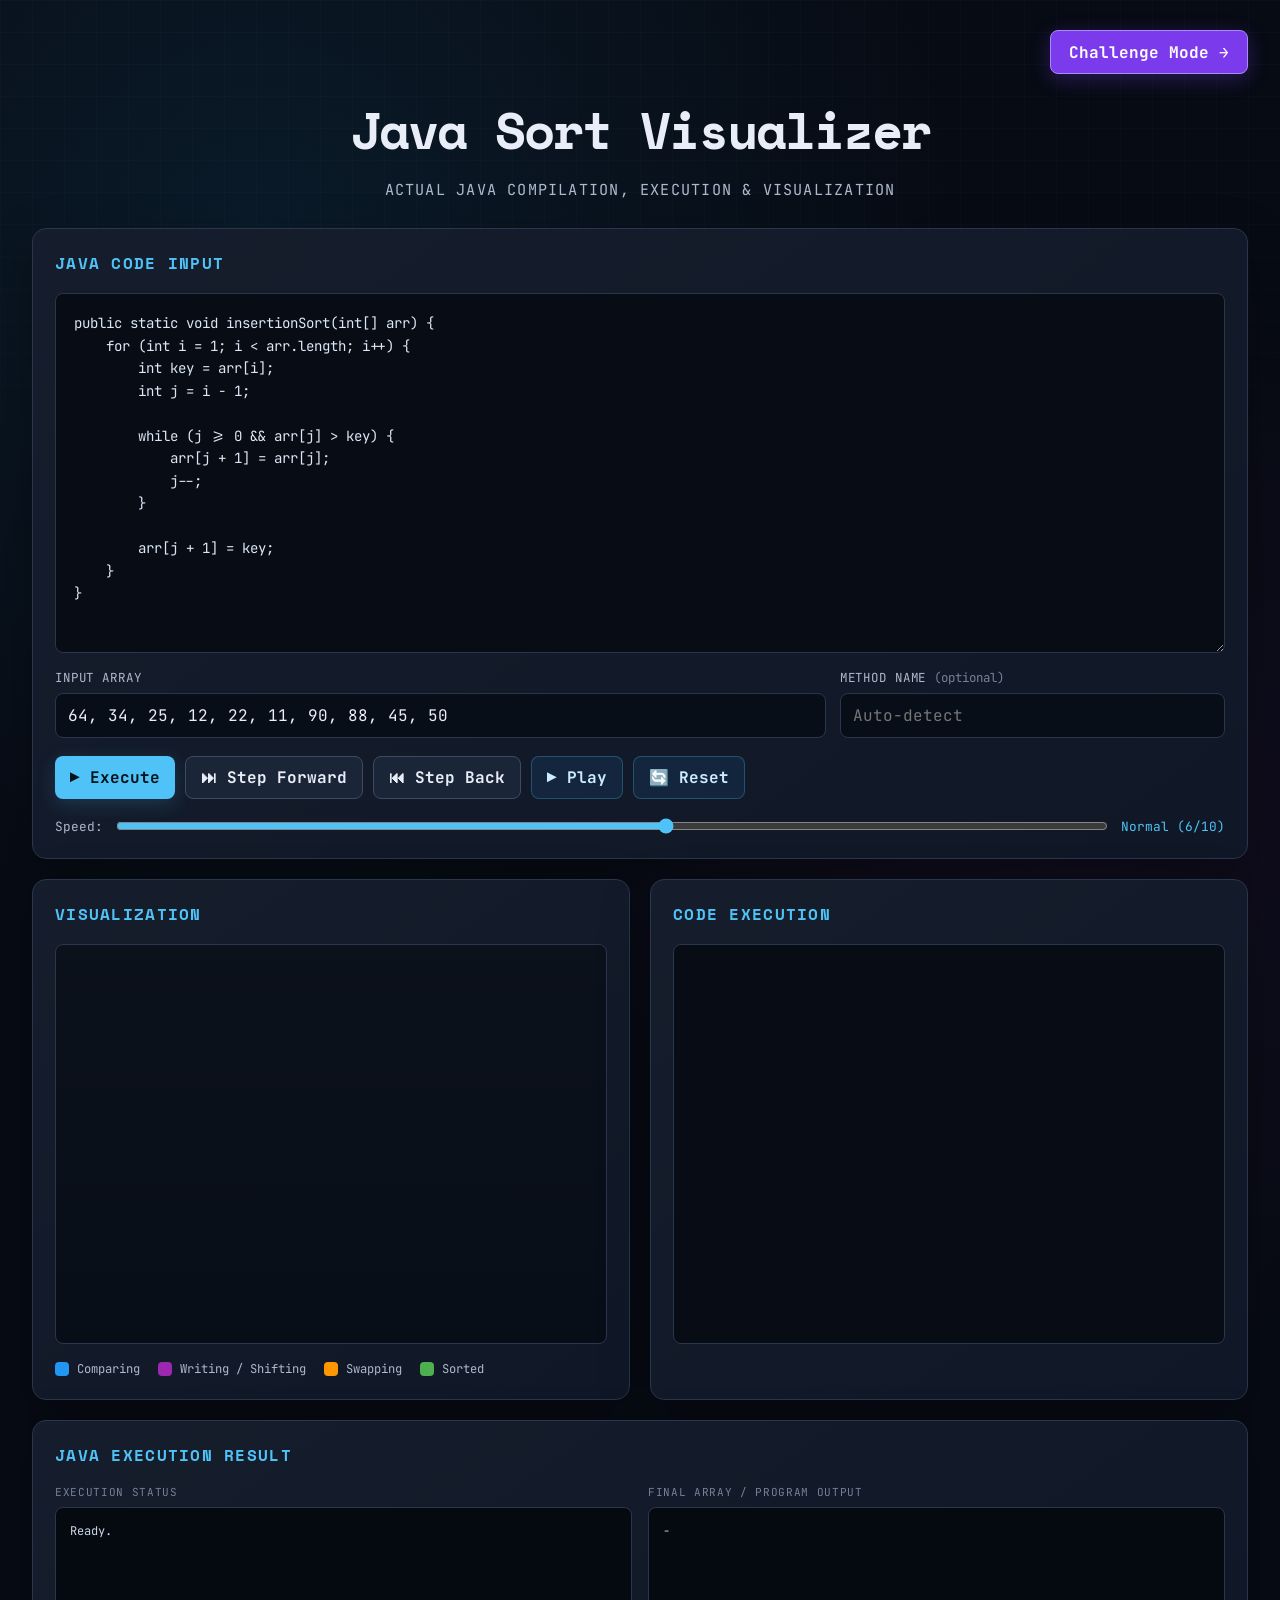
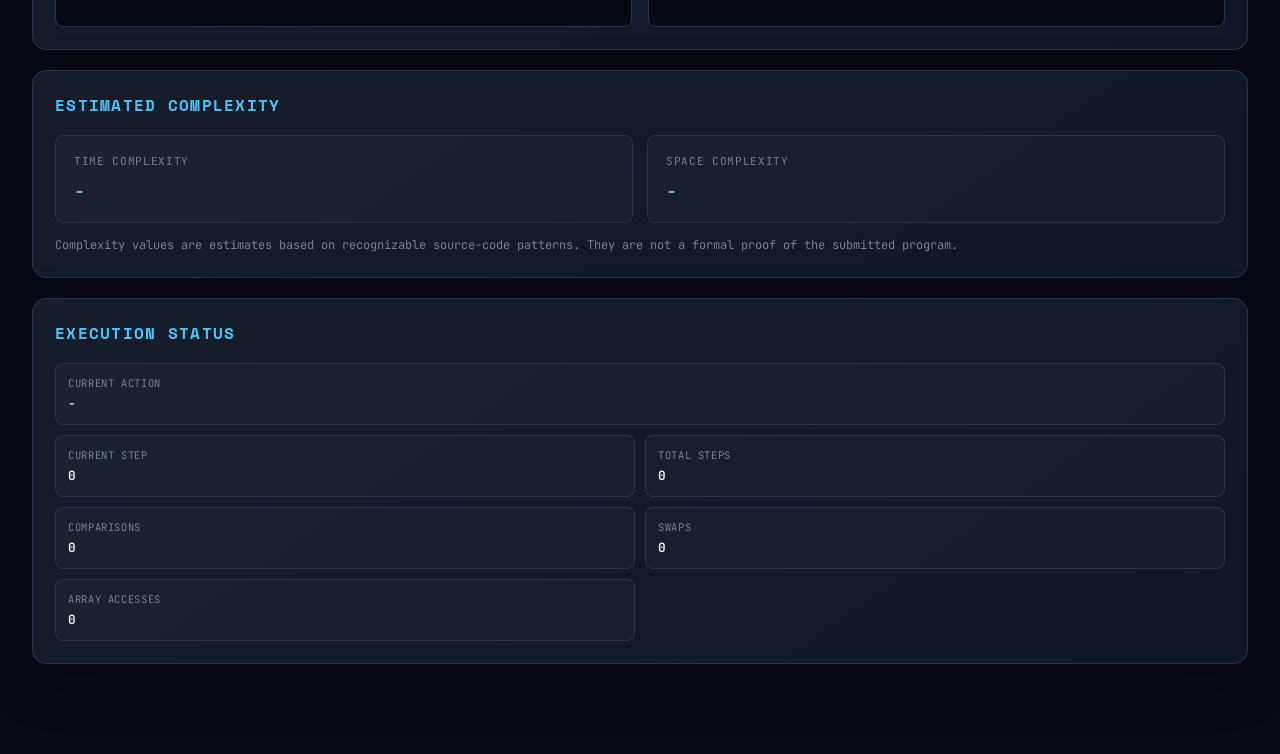
==== commit 585eca11: "Add Phase 2 beta challenges with Azure SQL managed identity" ====
--- a/static/index.html
+++ b/static/index.html
@@ -12,7 +12,7 @@
         rel="stylesheet"
     >
 
-    <link rel="stylesheet" href="style.css">
+    <link rel="stylesheet" href="style.css?v=challenge-button-2">
 </head>
 
 <body>
@@ -20,6 +20,9 @@
 
     <div class="container">
         <header>
+            <nav class="mode-navigation" aria-label="Modes">
+                <a href="/challenge" class="mode-button">Challenge Mode →</a>
+            </nav>
             <h1>Java Sort Visualizer</h1>
 
             <p class="subtitle">
@@ -404,4 +407,4 @@
     <script src="main.js"></script>
 </body>
 
-</html>+</html>
--- a/static/style.css
+++ b/static/style.css
@@ -263,6 +263,38 @@
 }
 
 
+
+.mode-navigation {
+    display: flex;
+    justify-content: flex-end;
+    width: 100%;
+    margin-bottom: 18px;
+}
+
+.mode-button {
+    display: inline-flex;
+    align-items: center;
+    justify-content: center;
+    min-height: 44px;
+    padding: 10px 18px;
+    border: 1px solid #a78bfa;
+    background: #7c3aed;
+    color: #fff;
+    box-shadow: 0 5px 20px rgba(124, 58, 237, 0.3);
+    border-radius: var(--radius-small);
+    font-weight: 700;
+    text-decoration: none;
+    transition: background-color 0.15s ease;
+}
+
+.mode-button:focus-visible {
+    outline: 3px solid var(--text);
+    outline-offset: 4px;
+}
+
+.mode-button:hover {
+    background: #6d28d9;
+}
 
 header h1 {
 
